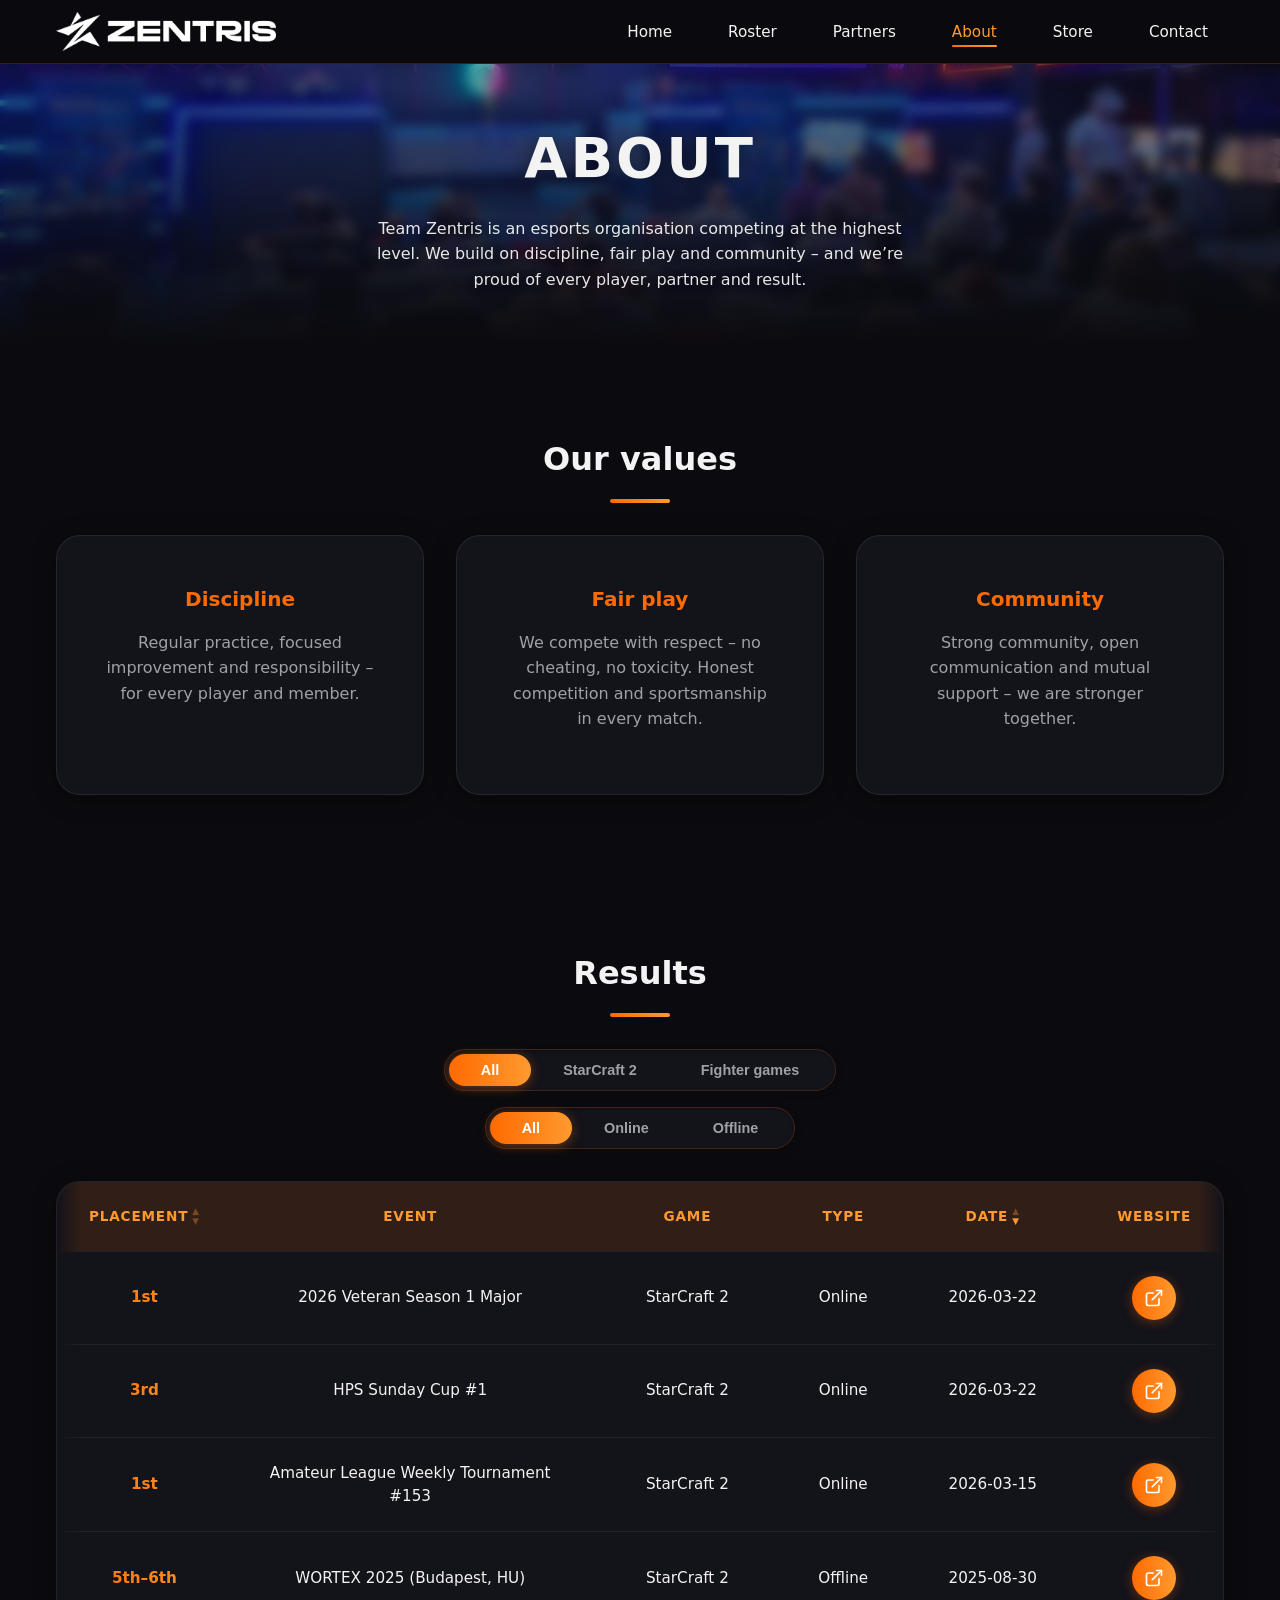
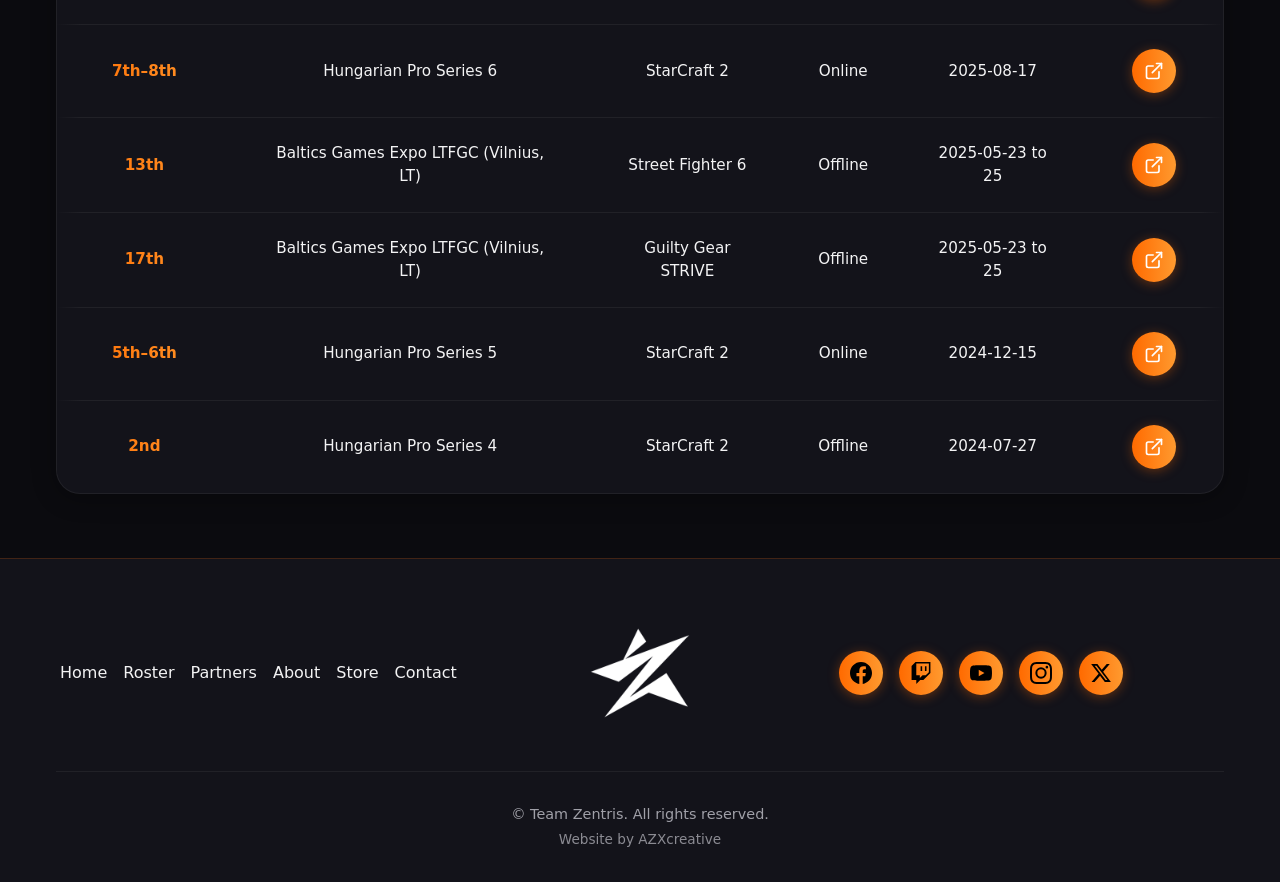
==== about.html @ 1dac59a5 "Add files via upload" ====
<!DOCTYPE html>
<html lang="en">
<head>
  <meta charset="UTF-8">
  <meta name="viewport" content="width=device-width, initial-scale=1.0">
  <title>About | Team Zentris</title>
  <meta name="description" content="Team Zentris is an esports organisation competing at the highest level. We build on discipline, fair play and community – and we're proud of every player, partner and result.">
  <meta name="theme-color" content="#0b0b0f">
  <link rel="canonical" href="https://www.teamzentris.org/about.html">
  <link rel="icon" type="image/png" sizes="32x32" href="assets/img/favicon/favicon-32x32.png">
  <link rel="icon" type="image/png" sizes="16x16" href="assets/img/favicon/favicon-16x16.png">
  <link rel="apple-touch-icon" sizes="48x48" href="assets/img/favicon/favicon-48x48.png">
  <meta property="og:type" content="website">
  <meta property="og:site_name" content="Team Zentris">
  <meta property="og:title" content="About | Team Zentris">
  <meta property="og:description" content="Team Zentris is an esports organisation competing at the highest level. We build on discipline, fair play and community.">
  <meta property="og:url" content="https://www.teamzentris.org/about.html">
  <meta property="og:image" content="https://www.teamzentris.org/assets/teamzentris_banner.jpg">
  <meta property="og:image:alt" content="Team Zentris – esports team">
  <meta property="og:locale" content="en_US">
  <meta name="twitter:card" content="summary_large_image">
  <meta name="twitter:title" content="About | Team Zentris">
  <meta name="twitter:description" content="Team Zentris is an esports organisation competing at the highest level. We build on discipline, fair play and community.">
  <meta name="twitter:image" content="https://www.teamzentris.org/assets/teamzentris_banner.jpg">
  <link rel="stylesheet" href="assets/css/styles.css">
  <script type="application/ld+json">{"@context":"https://schema.org","@type":"WebPage","name":"About | Team Zentris","description":"Team Zentris is an esports organisation competing at the highest level. We build on discipline, fair play and community.","url":"https://www.teamzentris.org/about.html","publisher":{"@type":"Organization","name":"Team Zentris","url":"https://www.teamzentris.org","logo":{"@type":"ImageObject","url":"https://www.teamzentris.org/assets/img/team_zentris_logo.webp"}}}</script>
  <script type="application/ld+json">{"@context":"https://schema.org","@type":"BreadcrumbList","itemListElement":[{"@type":"ListItem","position":1,"name":"Home","item":"https://www.teamzentris.org/"},{"@type":"ListItem","position":2,"name":"About","item":"https://www.teamzentris.org/about.html"}]}</script>
</head>
<body>
  <header class="site-header">
    <div class="container">
      <a href="index.html" class="site-logo" aria-label="Team Zentris – Home">
        <img src="assets/img/team_zentris_logo.webp" alt="Team Zentris logo" width="160" height="40">
      </a>
      <button type="button" class="menu-toggle" aria-label="Open menu" aria-expanded="false" aria-controls="main-nav">☰</button>
      <nav id="main-nav" class="main-nav" role="navigation">
        <ul>
          <li><a href="index.html">Home</a></li>
          <li><a href="roster.html">Roster</a></li>
          <li><a href="partners.html">Partners</a></li>
          <li><a href="about.html" class="active">About</a></li>
          <li><a href="https://www.letmicro.com/gallery/azx" target="_blank" rel="noopener">Store</a></li>
          <li><a href="contact.html">Contact</a></li>
        </ul>
      </nav>
    </div>
  </header>

  <main>
    <section class="page-header page-header-blur-noise" style="background-image: url('assets/img/about-team-zentris-results.jpg');">
      <div class="page-header-inner">
        <h1>About</h1>
        <p class="about-description">Team Zentris is an esports organisation competing at the highest level. We build on discipline, fair play and community – and we’re proud of every player, partner and result.</p>
      </div>
    </section>

    <section class="section">
      <div class="container">
        <h2 class="section-title">Our values</h2>
        <div class="values-grid">
          <article class="value-card">
            <h4>Discipline</h4>
            <p>Regular practice, focused improvement and responsibility – for every player and member.</p>
          </article>
          <article class="value-card">
            <h4>Fair play</h4>
            <p>We compete with respect – no cheating, no toxicity. Honest competition and sportsmanship in every match.</p>
          </article>
          <article class="value-card">
            <h4>Community</h4>
            <p>Strong community, open communication and mutual support – we are stronger together.</p>
          </article>
        </div>
      </div>
    </section>

    <section class="section results-section" id="results">
      <div class="container">
        <h2 class="section-title">Results</h2>
        <div class="results-filters" role="tablist" aria-label="Filter results by game">
          <button type="button" class="results-filter active" data-filter="all">All</button>
          <button type="button" class="results-filter" data-filter="sc2">StarCraft 2</button>
          <button type="button" class="results-filter" data-filter="fighting">Fighter games</button>
        </div>
        <div class="results-filters results-filters-type" role="tablist" aria-label="Filter results by type">
          <button type="button" class="results-filter results-filter-type active" data-filter="all">All</button>
          <button type="button" class="results-filter results-filter-type" data-filter="online">Online</button>
          <button type="button" class="results-filter results-filter-type" data-filter="offline">Offline</button>
        </div>
        <div class="results-table-wrap">
          <table class="results-table" role="table">
            <thead>
              <tr>
                <th class="results-th-sortable" data-sort="placement" scope="col" aria-sort="none">
                  <span>Placement</span><span class="sort-indicator" aria-hidden="true"><span class="sort-asc">▲</span><span class="sort-desc">▼</span></span>
                </th>
                <th>Event</th>
                <th>Game</th>
                <th>Type</th>
                <th class="results-th-sortable" data-sort="date" scope="col" aria-sort="descending">
                  <span>Date</span><span class="sort-indicator" aria-hidden="true"><span class="sort-asc">▲</span><span class="sort-desc">▼</span></span>
                </th>
                <th>Website</th>
              </tr>
            </thead>
            <tbody>
              <tr data-sort-placement="1" data-sort-date="2026-03-22" data-game="sc2" data-type="online">
                <td data-label="Placement">1st</td>
                <td data-label="Event">2026 Veteran Season 1 Major</td>
                <td data-label="Game">StarCraft 2</td>
                <td data-label="Type">Online</td>
                <td data-label="Date">2026-03-22</td>
                <td data-label="Website"><a href="https://challonge.com/2026VS1M" class="results-link-icon" aria-label="Website" target="_blank" rel="noopener"><svg xmlns="http://www.w3.org/2000/svg" width="20" height="20" viewBox="0 0 24 24" fill="none" stroke="currentColor" stroke-width="2" stroke-linecap="round" stroke-linejoin="round" aria-hidden="true"><path d="M18 13v6a2 2 0 0 1-2 2H5a2 2 0 0 1-2-2V8a2 2 0 0 1 2-2h6"/><polyline points="15 3 21 3 21 9"/><line x1="10" y1="14" x2="21" y2="3"/></svg></a></td>
              </tr>
              <tr data-sort-placement="3" data-sort-date="2026-03-22" data-game="sc2" data-type="online">
                <td data-label="Placement">3rd</td>
                <td data-label="Event">HPS Sunday Cup #1</td>
                <td data-label="Game">StarCraft 2</td>
                <td data-label="Type">Online</td>
                <td data-label="Date">2026-03-22</td>
                <td data-label="Website"><a href="https://challonge.com/8smsikzi" class="results-link-icon" aria-label="Website" target="_blank" rel="noopener"><svg xmlns="http://www.w3.org/2000/svg" width="20" height="20" viewBox="0 0 24 24" fill="none" stroke="currentColor" stroke-width="2" stroke-linecap="round" stroke-linejoin="round" aria-hidden="true"><path d="M18 13v6a2 2 0 0 1-2 2H5a2 2 0 0 1-2-2V8a2 2 0 0 1 2-2h6"/><polyline points="15 3 21 3 21 9"/><line x1="10" y1="14" x2="21" y2="3"/></svg></a></td>
              </tr>
              <tr data-sort-placement="1" data-sort-date="2026-03-15" data-game="sc2" data-type="online">
                <td data-label="Placement">1st</td>
                <td data-label="Event">Amateur League Weekly Tournament #153</td>
                <td data-label="Game">StarCraft 2</td>
                <td data-label="Type">Online</td>
                <td data-label="Date">2026-03-15</td>
                <td data-label="Website"><a href="https://challonge.com/ALTVW153" class="results-link-icon" aria-label="Website" target="_blank" rel="noopener"><svg xmlns="http://www.w3.org/2000/svg" width="20" height="20" viewBox="0 0 24 24" fill="none" stroke="currentColor" stroke-width="2" stroke-linecap="round" stroke-linejoin="round" aria-hidden="true"><path d="M18 13v6a2 2 0 0 1-2 2H5a2 2 0 0 1-2-2V8a2 2 0 0 1 2-2h6"/><polyline points="15 3 21 3 21 9"/><line x1="10" y1="14" x2="21" y2="3"/></svg></a></td>
              </tr>
              <tr data-sort-placement="5.5" data-sort-date="2025-08-30" data-game="sc2" data-type="offline">
                <td data-label="Placement">5th–6th</td>
                <td data-label="Event">WORTEX 2025 (Budapest, HU)</td>
                <td data-label="Game">StarCraft 2</td>
                <td data-label="Type">Offline</td>
                <td data-label="Date">2025-08-30</td>
                <td data-label="Website"><a href="https://liquipedia.net/starcraft2/Wortex" class="results-link-icon" aria-label="Website" target="_blank" rel="noopener"><svg xmlns="http://www.w3.org/2000/svg" width="20" height="20" viewBox="0 0 24 24" fill="none" stroke="currentColor" stroke-width="2" stroke-linecap="round" stroke-linejoin="round" aria-hidden="true"><path d="M18 13v6a2 2 0 0 1-2 2H5a2 2 0 0 1-2-2V8a2 2 0 0 1 2-2h6"/><polyline points="15 3 21 3 21 9"/><line x1="10" y1="14" x2="21" y2="3"/></svg></a></td>
              </tr>
              <tr data-sort-placement="7.5" data-sort-date="2025-08-17" data-game="sc2" data-type="online">
                <td data-label="Placement">7th–8th</td>
                <td data-label="Event">Hungarian Pro Series 6</td>
                <td data-label="Game">StarCraft 2</td>
                <td data-label="Type">Online</td>
                <td data-label="Date">2025-08-17</td>
                <td data-label="Website"><a href="https://liquipedia.net/starcraft2/Hungarian_Pro_Series/6" class="results-link-icon" aria-label="Website" target="_blank" rel="noopener"><svg xmlns="http://www.w3.org/2000/svg" width="20" height="20" viewBox="0 0 24 24" fill="none" stroke="currentColor" stroke-width="2" stroke-linecap="round" stroke-linejoin="round" aria-hidden="true"><path d="M18 13v6a2 2 0 0 1-2 2H5a2 2 0 0 1-2-2V8a2 2 0 0 1 2-2h6"/><polyline points="15 3 21 3 21 9"/><line x1="10" y1="14" x2="21" y2="3"/></svg></a></td>
              </tr>
              <tr data-sort-placement="13" data-sort-date="2025-05-25" data-game="fighting" data-type="offline">
                <td data-label="Placement">13th</td>
                <td data-label="Event">Baltics Games Expo LTFGC (Vilnius, LT)</td>
                <td data-label="Game">Street Fighter 6</td>
                <td data-label="Type">Offline</td>
                <td data-label="Date">2025-05-23 to 25</td>
                <td data-label="Website"><a href="https://www.start.gg/tournament/ltfgc-sponsored-by-topo-centras-x-ccb25/events/street-fighter-6/brackets/1765491/2617051/standings" class="results-link-icon" aria-label="Website" target="_blank" rel="noopener"><svg xmlns="http://www.w3.org/2000/svg" width="20" height="20" viewBox="0 0 24 24" fill="none" stroke="currentColor" stroke-width="2" stroke-linecap="round" stroke-linejoin="round" aria-hidden="true"><path d="M18 13v6a2 2 0 0 1-2 2H5a2 2 0 0 1-2-2V8a2 2 0 0 1 2-2h6"/><polyline points="15 3 21 3 21 9"/><line x1="10" y1="14" x2="21" y2="3"/></svg></a></td>
              </tr>
              <tr data-sort-placement="17" data-sort-date="2025-05-25" data-game="fighting" data-type="offline">
                <td data-label="Placement">17th</td>
                <td data-label="Event">Baltics Games Expo LTFGC (Vilnius, LT)</td>
                <td data-label="Game">Guilty Gear STRIVE</td>
                <td data-label="Type">Offline</td>
                <td data-label="Date">2025-05-23 to 25</td>
                <td data-label="Website"><a href="https://www.start.gg/tournament/ltfgc-sponsored-by-topo-centras-x-ccb25/event/guilty-gear-strive" class="results-link-icon" aria-label="Website" target="_blank" rel="noopener"><svg xmlns="http://www.w3.org/2000/svg" width="20" height="20" viewBox="0 0 24 24" fill="none" stroke="currentColor" stroke-width="2" stroke-linecap="round" stroke-linejoin="round" aria-hidden="true"><path d="M18 13v6a2 2 0 0 1-2 2H5a2 2 0 0 1-2-2V8a2 2 0 0 1 2-2h6"/><polyline points="15 3 21 3 21 9"/><line x1="10" y1="14" x2="21" y2="3"/></svg></a></td>
              </tr>
              <tr data-sort-placement="5.5" data-sort-date="2024-12-15" data-game="sc2" data-type="online">
                <td data-label="Placement">5th–6th</td>
                <td data-label="Event">Hungarian Pro Series 5</td>
                <td data-label="Game">StarCraft 2</td>
                <td data-label="Type">Online</td>
                <td data-label="Date">2024-12-15</td>
                <td data-label="Website"><a href="https://liquipedia.net/starcraft2/Hungarian_Pro_Series/5" class="results-link-icon" aria-label="Website" target="_blank" rel="noopener"><svg xmlns="http://www.w3.org/2000/svg" width="20" height="20" viewBox="0 0 24 24" fill="none" stroke="currentColor" stroke-width="2" stroke-linecap="round" stroke-linejoin="round" aria-hidden="true"><path d="M18 13v6a2 2 0 0 1-2 2H5a2 2 0 0 1-2-2V8a2 2 0 0 1 2-2h6"/><polyline points="15 3 21 3 21 9"/><line x1="10" y1="14" x2="21" y2="3"/></svg></a></td>
              </tr>
              <tr data-sort-placement="2" data-sort-date="2024-07-27" data-game="sc2" data-type="offline">
                <td data-label="Placement">2nd</td>
                <td data-label="Event">Hungarian Pro Series 4</td>
                <td data-label="Game">StarCraft 2</td>
                <td data-label="Type">Offline</td>
                <td data-label="Date">2024-07-27</td>
                <td data-label="Website"><a href="https://liquipedia.net/starcraft2/Hungarian_Pro_Series/4" class="results-link-icon" aria-label="Website" target="_blank" rel="noopener"><svg xmlns="http://www.w3.org/2000/svg" width="20" height="20" viewBox="0 0 24 24" fill="none" stroke="currentColor" stroke-width="2" stroke-linecap="round" stroke-linejoin="round" aria-hidden="true"><path d="M18 13v6a2 2 0 0 1-2 2H5a2 2 0 0 1-2-2V8a2 2 0 0 1 2-2h6"/><polyline points="15 3 21 3 21 9"/><line x1="10" y1="14" x2="21" y2="3"/></svg></a></td>
              </tr>
            </tbody>
          </table>
        </div>
      </div>
    </section>
  </main>

  <footer class="site-footer">
    <div class="container">
      <div class="footer-grid">
        <div class="footer-nav">
          <ul>
            <li><a href="index.html">Home</a></li>
            <li><a href="roster.html">Roster</a></li>
            <li><a href="partners.html">Partners</a></li>
            <li><a href="about.html">About</a></li>
            <li><a href="https://www.letmicro.com/gallery/azx" target="_blank" rel="noopener">Store</a></li>
            <li><a href="contact.html">Contact</a></li>
          </ul>
        </div>
        <div class="footer-logo">
          <a href="index.html" class="footer-logo-link" aria-label="Team Zentris – Home">
            <img src="assets/img/zentris_logo_box.webp" alt="Team Zentris" width="120" height="120">
          </a>
        </div>
        <div class="footer-contact">
          <div class="contact-socials">
            <a href="https://facebook.com/teamzentris" target="_blank" rel="noopener" aria-label="Facebook"><img src="assets/icons/facebook.svg" alt="" width="22" height="22"></a>
            <a href="https://twitch.tv/teamzentris" target="_blank" rel="noopener" aria-label="Twitch"><img src="assets/icons/twitch.svg" alt="" width="22" height="22"></a>
            <a href="https://youtube.com/@teamzentris" target="_blank" rel="noopener" aria-label="YouTube"><img src="assets/icons/youtube.svg" alt="" width="22" height="22"></a>
            <a href="https://instagram.com/teamzentris" target="_blank" rel="noopener" aria-label="Instagram"><img src="assets/icons/instagram.svg" alt="" width="22" height="22"></a>
            <a href="https://x.com/teamzentris" target="_blank" rel="noopener" aria-label="X"><img src="assets/icons/x.svg" alt="" width="22" height="22"></a>
          </div>
        </div>
      </div>
      <div class="footer-bottom">
        <p>© Team Zentris. All rights reserved.</p>
        <p class="footer-credit">Website by <a href="https://azxcreative.com" target="_blank" rel="noopener">AZXcreative</a></p>
      </div>
    </div>
  </footer>

  <script src="assets/js/main.js"></script>
</body>
</html>
---- assets/css/styles.css ----
/* ============================================
   TEAM ZENTRIS - Esports Website
   Orange + Black theme, mobile-first
   ============================================ */

:root {
  /* Colors */
  --bg-dark: #0b0b0f;
  --bg-panel: #13131a;
  --bg-panel-hover: #1a1a24;
  --text-primary: #f3f3f4;
  --text-muted: #a0a0a8;
  --accent-orange: #ff6a00;
  --accent-orange-light: #ff9a2f;
  --gradient-orange: linear-gradient(90deg, #ff6a00, #ff9a2f);
  --gradient-dark: linear-gradient(180deg, rgba(11,11,15,0.95) 0%, rgba(11,11,15,0.7) 100%);
  --border-subtle: rgba(255,106,0,0.2);
  --shadow-soft: 0 4px 20px rgba(0,0,0,0.3);
  --shadow-card: 0 8px 32px rgba(0,0,0,0.4);

  /* Spacing scale */
  --space-xs: 0.25rem;
  --space-sm: 0.5rem;
  --space-md: 1rem;
  --space-lg: 1.5rem;
  --space-xl: 2rem;
  --space-2xl: 3rem;
  --space-3xl: 4rem;

  /* Layout */
  --container-max: 1200px;
  --header-height: 64px;
  --radius-sm: 6px;
  --radius-md: 10px;
  --radius-lg: 16px;
  --radius-xl: 24px;
  --transition-fast: 0.2s ease;
  --transition-smooth: 0.35s ease;
}

/* Reset & base */
*, *::before, *::after { box-sizing: border-box; }
html {
  scroll-behavior: smooth;
  overflow-x: hidden;
}
body {
  margin: 0;
  padding-top: var(--header-height);
  font-family: system-ui, -apple-system, 'Segoe UI', Roboto, sans-serif;
  background: var(--bg-dark);
  color: var(--text-primary);
  line-height: 1.5;
  min-height: 100vh;
  display: flex;
  flex-direction: column;
  overflow-x: hidden;
}
img { max-width: 100%; height: auto; display: block; }
a {
  color: var(--accent-orange);
  text-decoration: none;
  transition: color var(--transition-fast);
  -webkit-tap-highlight-color: rgba(255, 106, 0, 0.2);
}
button, .btn, [role="button"] {
  -webkit-tap-highlight-color: rgba(255, 106, 0, 0.2);
}
a:hover { color: var(--accent-orange-light); }
ul { list-style: none; margin: 0; padding: 0; }

/* Container */
.container {
  width: 100%;
  max-width: var(--container-max);
  margin-left: auto;
  margin-right: auto;
  padding-left: var(--space-md);
  padding-right: var(--space-md);
}
@media (max-width: 480px) {
  .container {
    padding-left: var(--space-lg);
    padding-right: var(--space-lg);
  }
}

/* ========== HEADER ========== */
.site-header {
  position: fixed;
  top: 0;
  left: 0;
  right: 0;
  z-index: 100;
  background: rgba(11,11,15,0.92);
  backdrop-filter: blur(10px);
  border-bottom: 1px solid var(--border-subtle);
  height: var(--header-height);
}
.site-header .container {
  display: flex;
  align-items: center;
  justify-content: space-between;
  height: 100%;
}
.site-logo {
  display: flex;
  align-items: center;
  gap: var(--space-sm);
}
.site-logo img {
  height: 40px;
  width: auto;
  object-fit: contain;
}
.main-nav ul {
  display: flex;
  align-items: center;
  gap: var(--space-lg);
}
.main-nav a {
  color: var(--text-primary);
  font-weight: 500;
  font-size: 0.95rem;
  padding: var(--space-sm) var(--space-md);
  padding-bottom: 6px;
  border-radius: var(--radius-sm);
  position: relative;
  text-decoration: none;
}
.main-nav a::after {
  content: '';
  position: absolute;
  left: var(--space-md);
  right: var(--space-md);
  bottom: 0;
  height: 2px;
  background: var(--gradient-orange);
  transform: scaleX(0);
  transform-origin: center;
  transition: transform var(--transition-fast);
  border-radius: 1px;
}
.main-nav a:hover {
  color: var(--accent-orange-light);
}
.main-nav a:hover::after {
  transform: scaleX(1);
}
.main-nav a.active {
  color: var(--accent-orange-light);
}
.main-nav a.active::after {
  transform: scaleX(1);
}

/* Hamburger (mobile) */
.menu-toggle {
  display: none;
  background: none;
  border: none;
  color: var(--text-primary);
  padding: var(--space-md);
  min-width: 44px;
  min-height: 44px;
  cursor: pointer;
  font-size: 1.5rem;
  line-height: 1;
  border-radius: var(--radius-sm);
  transition: background var(--transition-fast);
  align-items: center;
  justify-content: center;
}
.menu-toggle:hover { background: var(--bg-panel); }
.menu-toggle:focus-visible { outline: 2px solid var(--accent-orange); outline-offset: 2px; }
.menu-toggle[aria-expanded="true"] { color: var(--accent-orange); }

@media (max-width: 768px) {
  .menu-toggle { display: flex; align-items: center; justify-content: center; }
  .main-nav {
    position: absolute;
    top: var(--header-height);
    left: 0;
    right: 0;
    background: var(--bg-panel);
    border-bottom: 1px solid var(--border-subtle);
    max-height: 0;
    overflow: hidden;
    transition: max-height var(--transition-smooth);
  }
  .main-nav.is-open { max-height: 320px; }
  .main-nav ul {
    flex-direction: column;
    padding: var(--space-md);
    gap: 0;
  }
  .main-nav a {
    display: block;
    padding: var(--space-md);
    padding-bottom: 12px;
    border-radius: var(--radius-md);
  }
  .main-nav a::after {
    left: var(--space-md);
    right: var(--space-md);
  }
}

/* ========== BUTTONS ========== */
.btn {
  display: inline-flex;
  align-items: center;
  justify-content: center;
  gap: var(--space-sm);
  padding: var(--space-md) var(--space-xl);
  font-size: 1rem;
  font-weight: 600;
  border: none;
  border-radius: var(--radius-md);
  cursor: pointer;
  transition: transform var(--transition-fast), box-shadow var(--transition-fast), opacity var(--transition-fast);
}
@media (max-width: 480px) {
  .btn { min-height: 48px; padding: var(--space-md) var(--space-lg); }
}
.btn:focus-visible { outline: 2px solid var(--accent-orange-light); outline-offset: 2px; }
.btn-primary {
  background: var(--gradient-orange);
  color: #fff;
  box-shadow: 0 4px 14px rgba(255,106,0,0.4);
}
.btn-primary:hover {
  color: #fff;
  transform: translateY(-2px);
  box-shadow: 0 6px 20px rgba(255,106,0,0.5);
}
.btn-secondary {
  background: transparent;
  color: var(--accent-orange);
  border: 2px solid var(--accent-orange);
}
.btn-secondary:hover {
  background: rgba(255,106,0,0.15);
  transform: translateY(-2px);
}
.btn-ghost {
  background: var(--bg-panel);
  color: var(--text-primary);
}
.btn-ghost:hover { background: var(--bg-panel-hover); }

/* ========== PAGE HEADER (full-width image + title) ========== */
.page-header {
  position: relative;
  width: 100%;
  min-height: 280px;
  display: flex;
  align-items: center;
  justify-content: center;
  background: var(--bg-panel) var(--gradient-dark);
  background-size: cover;
  background-position: center;
  overflow: hidden;
}
/* Blur overlay on all page headers */
.page-header::before {
  content: '';
  position: absolute;
  inset: 0;
  z-index: 0;
  backdrop-filter: blur(6px);
  -webkit-backdrop-filter: blur(6px);
  pointer-events: none;
}
.page-header::after {
  content: '';
  position: absolute;
  inset: 0;
  /* Blend banner into page background – no hard edge at bottom */
  background: linear-gradient(
    180deg,
    rgba(11,11,15,0.35) 0%,
    rgba(11,11,15,0.6) 40%,
    rgba(11,11,15,0.88) 75%,
    var(--bg-dark) 100%
  );
  z-index: 0;
}
/* Noise overlay on header (e.g. About page) – blur + noise */
.page-header-blur-noise::before {
  content: '';
  position: absolute;
  inset: 0;
  z-index: 0;
  backdrop-filter: blur(6px);
  -webkit-backdrop-filter: blur(6px);
  background-image: url("data:image/svg+xml,%3Csvg xmlns='http://www.w3.org/2000/svg' width='200' height='200'%3E%3Cfilter id='n'%3E%3CfeTurbulence type='fractalNoise' baseFrequency='0.85' numOctaves='4' result='f'/%3E%3CfeColorMatrix in='f' type='saturate' values='0'/%3E%3C/filter%3E%3Crect width='100%25' height='100%25' fill='%23000' filter='url(%23n)' opacity='0.06'/%3E%3C/svg%3E");
  background-size: 200px 200px;
  pointer-events: none;
}
/* Keep all banner content above the gradient (h1 and .page-header-inner) */
.page-header > * {
  position: relative;
  z-index: 1;
}
.page-header-inner {
  position: relative;
  z-index: 1;
  display: flex;
  flex-direction: column;
  align-items: center;
  text-align: center;
  gap: var(--space-md);
  padding: var(--space-xl) var(--space-md);
}
.page-header h1 {
  margin: 0;
  font-size: clamp(2rem, 5vw, 3.5rem);
  font-weight: 800;
  letter-spacing: 0.05em;
  text-transform: uppercase;
  text-shadow: 0 2px 20px rgba(0,0,0,0.5);
}
@media (max-width: 480px) {
  .page-header { min-height: 220px; }
  .page-header h1 { font-size: 1.75rem; }
}

/* ========== HERO (Home) ========== */
.hero {
  position: relative;
  min-height: 70vh;
  display: flex;
  align-items: center;
  justify-content: center;
  text-align: center;
  background: var(--bg-panel);
  padding: var(--space-3xl) var(--space-md);
  overflow: hidden;
}
.hero-video {
  position: absolute;
  inset: 0;
  width: 100%;
  height: 100%;
  object-fit: cover;
  z-index: 0;
}
.hero:not(:has(.hero-video)) {
  background-image: var(--gradient-dark), url('https://images.unsplash.com/photo-1542751371-adc38448a05e?w=1920&h=1080&fit=crop');
  background-size: cover;
  background-position: center;
}

/* Home page: every section at least 1 viewport height */
.page-home .hero {
  min-height: calc(100vh - var(--header-height));
}
.page-home .section .container {
  width: 100%;
}
.hero::after {
  content: '';
  position: absolute;
  inset: 0;
  z-index: 1;
  background: var(--gradient-dark);
  pointer-events: none;
}
.hero .container { position: relative; z-index: 2; }
.hero h1 {
  margin: 0 0 var(--space-md);
  font-size: clamp(2.5rem, 8vw, 4.5rem);
  font-weight: 800;
  letter-spacing: 0.08em;
  text-transform: uppercase;
  text-shadow: 0 2px 30px rgba(0,0,0,0.6);
}
.hero .hero-logo {
  font-size: inherit;
  font-weight: inherit;
  letter-spacing: normal;
  text-transform: none;
}
.hero .hero-logo img {
  width: auto;
  max-width: 70%;
  height: auto;
  display: block;
  margin: 0 auto;
  filter: drop-shadow(0 2px 20px rgba(0,0,0,0.5));
}
.hero .tagline {
  font-size: clamp(1rem, 2.5vw, 1.25rem);
  color: var(--text-muted);
  margin-bottom: var(--space-xl);
  max-width: 500px;
  margin-left: auto;
  margin-right: auto;
}
.hero .cta-group {
  display: flex;
  flex-wrap: wrap;
  gap: var(--space-md);
  justify-content: center;
}
.hero-scroll-down {
  position: absolute;
  bottom: var(--space-xl);
  left: 50%;
  transform: translateX(-50%);
  z-index: 2;
  display: flex;
  align-items: center;
  justify-content: center;
  width: 48px;
  height: 48px;
  color: rgba(255,255,255,0.9);
  text-decoration: none;
  border-radius: 50%;
  transition: color var(--transition-fast), transform var(--transition-fast);
  animation: hero-scroll-bounce 2s ease-in-out infinite;
}
.hero-scroll-down:hover {
  color: var(--accent-orange-light);
}
.hero-scroll-down svg {
  display: block;
}
@keyframes hero-scroll-bounce {
  0%, 100% { transform: translateX(-50%) translateY(0); }
  50% { transform: translateX(-50%) translateY(8px); }
}
@media (max-width: 480px) {
  .hero { padding: var(--space-2xl) var(--space-md); min-height: calc(100vh - var(--header-height)); }
  .hero h1:not(.hero-logo) { font-size: 2.25rem; }
  .hero .hero-logo img { max-width: 70%; }
  .hero .tagline { font-size: 0.95rem; }
  .hero .cta-group { flex-direction: column; width: 100%; max-width: 280px; margin: 0 auto; }
  .hero .cta-group .btn { width: 100%; min-height: 48px; }
}

/* ========== SECTIONS ========== */
.section {
  padding: var(--space-3xl) 0;
}
@media (max-width: 600px) {
  .section { padding: var(--space-2xl) 0; }
}
.section-title {
  font-size: clamp(1.5rem, 3vw, 2rem);
  font-weight: 700;
  margin-bottom: var(--space-xl);
  text-align: center;
}
@media (max-width: 480px) {
  .section-title { font-size: 1.35rem; margin-bottom: var(--space-lg); }
}
.section-title::after {
  content: '';
  display: block;
  width: 60px;
  height: 4px;
  background: var(--gradient-orange);
  margin: var(--space-md) auto 0;
  border-radius: 2px;
}

/* ========== UPCOMING EVENTS (cards, roster-style hover) ========== */
.next-event.upcoming-events {
  background: var(--bg-panel);
}
.upcoming-events-header {
  display: flex;
  align-items: center;
  justify-content: space-between;
  gap: var(--space-md);
  margin-bottom: var(--space-xl);
  flex-wrap: wrap;
}
.upcoming-events-header .section-title {
  margin-bottom: 0;
}
.upcoming-events-header .section-title::after {
  margin-top: var(--space-md);
  margin-left: 0;
  margin-right: auto;
}
.upcoming-events-arrows {
  display: flex;
  gap: var(--space-sm);
  align-items: center;
}
.upcoming-events-arrows button {
  width: 44px;
  height: 44px;
  min-width: 44px;
  min-height: 44px;
  border-radius: 50%;
  border: none;
  background: rgba(255,255,255,0.12);
  color: var(--text-primary);
  cursor: pointer;
  font-size: 1.25rem;
  line-height: 1;
  transition: transform var(--transition-fast), background var(--transition-fast), color var(--transition-fast);
}
.upcoming-events-arrows button:hover {
  background: rgba(255,106,0,0.9);
  color: #fff;
  transform: scale(1.1);
}
.upcoming-events-arrows button:focus-visible {
  outline: 2px solid var(--accent-orange);
  outline-offset: 2px;
}

/* Viewport: 1 mobile, 2 not-wide desktop, 3 widest desktop */
.event-cards-viewport {
  --event-cards-visible: 1;
  overflow-x: hidden;
  overflow-y: visible;
  width: 100%;
  cursor: grab;
  user-select: none;
  padding-top: 12px;
  padding-left: 20px;
  padding-right: 20px;
  margin-top: -12px;
  box-sizing: border-box;
}
@media (min-width: 640px) {
  .event-cards-viewport { --event-cards-visible: 2; }
}
@media (min-width: 1200px) {
  .event-cards-viewport { --event-cards-visible: 3; }
}
.event-cards-track {
  display: flex;
  transition: transform var(--transition-smooth);
  width: calc(100% * var(--event-cards-count, 5) / var(--event-cards-visible));
}
.event-cards-slide {
  flex: 0 0 calc(100% / var(--event-cards-count, 5));
  min-width: calc(100% / var(--event-cards-count, 5));
  display: flex;
  justify-content: center;
  align-items: stretch;
  padding: 0 var(--space-sm);
  box-sizing: border-box;
}
.event-cards-slide .event-card {
  width: 100%;
  max-width: 100%;
}
@media (max-width: 768px) {
  .event-cards-viewport { padding-left: 16px; padding-right: 16px; }
  .event-cards-slide { padding: 0 var(--space-xs); }
}
@media (max-width: 480px) {
  .event-cards-viewport { padding-left: 12px; padding-right: 12px; }
}

/* Event card: wide narrow card, picture background + gradient overlay + text */
.event-card {
  position: relative;
  aspect-ratio: 16 / 9;
  min-height: 140px;
  border-radius: var(--radius-xl);
  overflow: hidden;
  border: 1px solid rgba(255,255,255,0.08);
  box-shadow: 0 4px 24px rgba(0,0,0,0.3);
  background: var(--bg-dark);
  transition: transform 0.4s cubic-bezier(0.25, 0.46, 0.45, 0.94), box-shadow 0.4s ease, border-color 0.3s ease;
  transform-origin: center center;
}
.event-card:hover {
  transform: translateY(-8px) scale(1.02);
  box-shadow: 0 16px 48px rgba(0,0,0,0.4), 0 0 0 1px rgba(255,106,0,0.2);
  border-color: rgba(255,106,0,0.25);
}
.event-card-bg {
  position: absolute;
  inset: 0;
  border-radius: inherit;
  overflow: hidden;
  background: var(--bg-dark);
}
.event-card-bg img {
  width: 100%;
  height: 100%;
  object-fit: cover;
  transition: transform 0.5s cubic-bezier(0.25, 0.46, 0.45, 0.94);
}
.event-card:hover .event-card-bg img {
  transform: scale(1.08);
}
.event-card-overlay {
  position: absolute;
  inset: 0;
  border-radius: inherit;
  background: linear-gradient(to top, rgba(11,11,15,0.95) 0%, rgba(11,11,15,0.4) 45%, transparent 70%);
  pointer-events: none;
}
.event-card-body {
  position: absolute;
  bottom: 0;
  left: 0;
  right: 0;
  padding: var(--space-xl);
  z-index: 2;
  text-align: left;
}
.event-card-status {
  font-size: 0.8rem;
  font-weight: 700;
  text-transform: uppercase;
  letter-spacing: 0.08em;
  color: var(--accent-orange-light);
  margin-bottom: var(--space-sm);
  text-shadow: 0 1px 4px rgba(0,0,0,0.5);
}
.event-card-title {
  font-size: 1.25rem;
  font-weight: 800;
  color: var(--text-primary);
  margin: 0 0 var(--space-sm);
  line-height: 1.25;
  text-shadow: 0 1px 4px rgba(0,0,0,0.5);
}
.event-card-game {
  font-size: 0.95rem;
  font-weight: 700;
  color: #fff;
  margin: 0;
  line-height: 1.3;
  text-shadow: 0 1px 4px rgba(0,0,0,0.5);
}
.event-card-participants {
  font-size: 0.95rem;
  color: var(--text-primary);
  margin: 0;
  line-height: 1.5;
  text-shadow: 0 1px 2px rgba(0,0,0,0.5);
}
.event-card-participants span {
  display: block;
}
.event-card-icon {
  position: absolute;
  top: var(--space-xl);
  right: var(--space-xl);
  width: 36px;
  height: 36px;
  color: rgba(255,255,255,0.9);
  z-index: 2;
  filter: drop-shadow(0 1px 3px rgba(0,0,0,0.5));
}
.event-card-icon svg {
  width: 100%;
  height: 100%;
}

/* Featured Video: video left, description + button right */
.featured-video-grid {
  display: grid;
  grid-template-columns: 1fr 1fr;
  gap: var(--space-2xl);
  align-items: center;
  margin-top: var(--space-xl);
}
.featured-video-player {
  position: relative;
  width: 100%;
  padding-bottom: 56.25%;
  height: 0;
  overflow: hidden;
  border-radius: var(--radius-lg);
  box-shadow: var(--shadow-card);
  background: var(--bg-panel);
}
.featured-video-player iframe {
  position: absolute;
  top: 0;
  left: 0;
  width: 100%;
  height: 100%;
  border: none;
  border-radius: inherit;
}
.featured-video-content {
  display: flex;
  flex-direction: column;
  gap: var(--space-lg);
  padding-top: 15%;
}
.featured-video-description {
  color: var(--text-primary);
  line-height: 1.6;
  margin: 0;
}
.featured-video-description strong {
  color: var(--accent-orange-light);
}
.featured-video-more {
  margin: 0;
  text-align: right;
}
@media (max-width: 768px) {
  .featured-video-grid {
    grid-template-columns: 1fr;
    gap: var(--space-xl);
  }
  .featured-video-player { order: 1; }
  .featured-video-content { order: 2; padding-top: 0; }
}

/* Shop: one wide card (event-card design) */
.shop-card {
  display: block;
  position: relative;
  aspect-ratio: 16 / 9;
  min-height: 200px;
  border-radius: var(--radius-xl);
  overflow: hidden;
  border: 1px solid rgba(255,255,255,0.08);
  box-shadow: 0 4px 24px rgba(0,0,0,0.3);
  background: var(--bg-dark);
  transition: transform 0.4s cubic-bezier(0.25, 0.46, 0.45, 0.94), box-shadow 0.4s ease, border-color 0.3s ease;
  transform-origin: center center;
  text-decoration: none;
  color: inherit;
}
.shop-card:hover {
  transform: translateY(-8px) scale(1.02);
  box-shadow: 0 16px 48px rgba(0,0,0,0.4), 0 0 0 1px rgba(255,106,0,0.2);
  border-color: rgba(255,106,0,0.25);
  color: inherit;
}
.shop-card-bg {
  position: absolute;
  inset: 0;
  border-radius: inherit;
  overflow: hidden;
  background: var(--bg-dark);
}
.shop-card-bg img {
  width: 100%;
  height: 100%;
  object-fit: cover;
  transition: transform 0.5s cubic-bezier(0.25, 0.46, 0.45, 0.94);
}
.shop-card:hover .shop-card-bg img {
  transform: scale(1.08);
}
.shop-card-overlay {
  position: absolute;
  inset: 0;
  border-radius: inherit;
  background: linear-gradient(to top, rgba(11,11,15,0.95) 0%, rgba(11,11,15,0.4) 45%, transparent 70%);
  pointer-events: none;
}
.shop-card-body {
  position: absolute;
  bottom: 0;
  left: 0;
  right: 0;
  padding: var(--space-2xl);
  z-index: 2;
  text-align: left;
}
.shop-card-title {
  font-size: 1.5rem;
  font-weight: 800;
  color: var(--text-primary);
  margin: 0 0 var(--space-sm);
  line-height: 1.25;
  text-shadow: 0 1px 4px rgba(0,0,0,0.5);
}
.shop-card-desc {
  font-size: 0.95rem;
  color: var(--text-muted);
  margin: 0;
  line-height: 1.5;
  max-width: 420px;
  text-shadow: 0 1px 2px rgba(0,0,0,0.5);
}

/* Partners single image block */
.partners-single {
  max-width: 800px;
  margin: 0 auto;
  border-radius: var(--radius-lg);
  overflow: hidden;
  box-shadow: var(--shadow-soft);
}
.partners-single img {
  width: 100%;
  height: auto;
  display: block;
  object-fit: contain;
  background: var(--bg-panel);
}

/* Join us CTA (replaces newsletter) */
.join-cta {
  background: var(--bg-panel);
  border-radius: var(--radius-lg);
  padding: var(--space-2xl);
  text-align: center;
  max-width: 560px;
  margin: 0 auto;
}
.join-cta .section-title { margin-bottom: var(--space-md); }
.join-cta p { color: var(--text-muted); margin-bottom: var(--space-xl); }
@media (max-width: 480px) {
  .join-cta { padding: var(--space-xl); }
  .join-cta .btn { width: 100%; min-height: 48px; }
}

/* ========== VIDEO CARD ========== */
.video-card-wrap {
  max-width: 700px;
  margin: 0 auto;
  border-radius: var(--radius-lg);
  overflow: hidden;
  box-shadow: var(--shadow-card);
  cursor: pointer;
  position: relative;
  aspect-ratio: 16/9;
  background: var(--bg-panel);
}
@media (max-width: 600px) {
  .video-card-wrap { border-radius: var(--radius-md); }
  .video-play-btn { width: 64px; height: 64px; font-size: 1.5rem; }
}
.video-card-wrap img {
  width: 100%;
  height: 100%;
  object-fit: cover;
}
.video-card-wrap::after {
  content: '';
  position: absolute;
  inset: 0;
  background: rgba(0,0,0,0.4);
  transition: background var(--transition-smooth);
}
.video-card-wrap:hover::after { background: rgba(0,0,0,0.2); }
.video-play-btn {
  position: absolute;
  top: 50%;
  left: 50%;
  transform: translate(-50%, -50%);
  z-index: 2;
  width: 80px;
  height: 80px;
  border-radius: 50%;
  background: var(--gradient-orange);
  border: none;
  color: #fff;
  font-size: 2rem;
  display: flex;
  align-items: center;
  justify-content: center;
  box-shadow: 0 4px 24px rgba(255,106,0,0.5);
  transition: transform var(--transition-smooth), box-shadow var(--transition-smooth);
}
.video-card-wrap:hover .video-play-btn {
  transform: translate(-50%, -50%) scale(1.1);
  box-shadow: 0 6px 32px rgba(255,106,0,0.6);
}
.video-play-btn:focus-visible { outline: 2px solid #fff; outline-offset: 2px; }

/* ========== MODAL ========== */
.modal-overlay {
  position: fixed;
  inset: 0;
  background: rgba(0,0,0,0.85);
  z-index: 200;
  display: flex;
  align-items: center;
  justify-content: center;
  padding: var(--space-md);
  opacity: 0;
  visibility: hidden;
  transition: opacity var(--transition-smooth), visibility var(--transition-smooth);
}
.modal-overlay.is-open {
  opacity: 1;
  visibility: visible;
}
.modal-content {
  position: relative;
  width: 100%;
  max-width: 900px;
  background: var(--bg-panel);
  border-radius: var(--radius-lg);
  overflow: hidden;
  box-shadow: var(--shadow-card);
  transform: scale(0.95);
  transition: transform var(--transition-smooth);
}
.modal-overlay.is-open .modal-content { transform: scale(1); }
.modal-close {
  position: absolute;
  top: var(--space-md);
  right: var(--space-md);
  z-index: 3;
  width: 44px;
  height: 44px;
  border-radius: 50%;
  border: none;
  background: rgba(0,0,0,0.6);
  color: #fff;
  font-size: 1.5rem;
  cursor: pointer;
  transition: background var(--transition-fast);
}
.modal-close:hover { background: var(--accent-orange); }
.modal-close:focus-visible { outline: 2px solid #fff; outline-offset: 2px; }
.modal-video-placeholder {
  aspect-ratio: 16/9;
  background: var(--bg-dark);
  display: flex;
  align-items: center;
  justify-content: center;
  color: var(--text-muted);
  font-size: 1.1rem;
}
@media (max-width: 600px) {
  .modal-overlay { padding: var(--space-sm); align-items: flex-end; }
  .modal-content { max-height: 90vh; overflow-y: auto; border-radius: var(--radius-lg) var(--radius-lg) 0 0; }
  .modal-close { top: var(--space-sm); right: var(--space-sm); width: 40px; height: 40px; min-width: 40px; min-height: 40px; font-size: 1.25rem; }
}

/* ========== PRODUCT CARDS (grid) ========== */
.product-grid,
.shop-grid {
  display: grid;
  grid-template-columns: repeat(auto-fill, minmax(min(100%, 260px), 1fr));
  gap: var(--space-xl);
}
@media (max-width: 640px) {
  .product-grid,
  .shop-grid { grid-template-columns: 1fr; }
}
@media (max-width: 480px) {
  .product-grid,
  .shop-grid { gap: var(--space-lg); }
}
.product-card {
  background: var(--bg-panel);
  border-radius: var(--radius-lg);
  overflow: hidden;
  box-shadow: var(--shadow-soft);
  transition: transform var(--transition-smooth), box-shadow var(--transition-smooth);
  display: flex;
  flex-direction: column;
}
.product-card:hover {
  transform: translateY(-4px);
  box-shadow: var(--shadow-card);
}
.product-card a { color: inherit; }
.product-card-image {
  aspect-ratio: 1;
  background: var(--bg-dark);
  overflow: hidden;
}
.product-card-image img {
  width: 100%;
  height: 100%;
  object-fit: cover;
}
.product-card-body {
  padding: var(--space-lg);
  flex: 1;
  display: flex;
  flex-direction: column;
}
.product-card-title { font-weight: 700; margin-bottom: var(--space-xs); }
.product-card-price { color: var(--accent-orange); font-weight: 600; margin-top: auto; padding-top: var(--space-md); }
.product-card .btn { margin-top: var(--space-md); width: 100%; }

/* ========== PARTNERS LOGO STRIP ========== */
.partners-strip {
  display: flex;
  flex-wrap: wrap;
  align-items: center;
  justify-content: center;
  gap: var(--space-2xl);
  padding: var(--space-xl) 0;
}
.partners-strip img {
  height: 48px;
  width: auto;
  max-width: 120px;
  object-fit: contain;
  filter: grayscale(0.4);
  opacity: 0.9;
  transition: filter var(--transition-fast), opacity var(--transition-fast);
}
.partners-strip img:hover { filter: grayscale(0); opacity: 1; }
.partners-strip .btn { margin-top: var(--space-lg); }

/* Partners page: tier sections */
.partner-tier { margin-bottom: var(--space-3xl); }
.partner-tier h3 {
  font-size: 1.25rem;
  margin-bottom: var(--space-xl);
  padding-bottom: var(--space-sm);
  border-bottom: 2px solid var(--accent-orange);
}
.partner-cards {
  display: grid;
  grid-template-columns: repeat(auto-fill, minmax(min(100%, 280px), 1fr));
  gap: var(--space-xl);
}
@media (max-width: 480px) {
  .partner-cards { gap: var(--space-lg); }
}

/* Partner grid: 4 cards, same layout as roster */
.partner-looking-text {
  color: var(--text-muted);
  max-width: 52ch;
  margin: var(--space-xl) auto 0;
  font-size: 1rem;
  line-height: 1.6;
  text-align: center;
}
.partner-looking-text a { color: var(--accent-orange); font-weight: 500; }
.partner-looking-text a:hover { color: var(--accent-orange-light); }

.partner-grid {
  display: grid;
  grid-template-columns: repeat(4, 1fr);
  gap: var(--space-xl);
  margin-top: 0;
}
@media (max-width: 900px) {
  .partner-grid { grid-template-columns: repeat(2, 1fr); }
}
@media (max-width: 640px) {
  .partner-grid { grid-template-columns: 1fr; }
}
@media (max-width: 480px) {
  .partner-grid { gap: var(--space-lg); }
}

/* Partners preview (index): only 2 cards, centered in section */
.partner-grid-preview {
  max-width: 560px;
  margin-left: auto;
  margin-right: auto;
  grid-template-columns: repeat(2, 1fr);
}
@media (max-width: 640px) {
  .partner-grid-preview { grid-template-columns: 1fr; max-width: 320px; }
}

/* Partner card: copy of roster (player-card) – same aspect, border, hover */
.partner-card {
  position: relative;
  aspect-ratio: 5 / 6;
  border-radius: var(--radius-xl);
  overflow: visible;
  border: 1px solid rgba(255,255,255,0.08);
  box-shadow: 0 4px 24px rgba(0,0,0,0.3);
  transition: transform 0.4s cubic-bezier(0.25, 0.46, 0.45, 0.94), box-shadow 0.4s ease, border-color 0.3s ease;
}
.partner-card:hover {
  transform: translateY(-8px) scale(1.02);
  box-shadow: 0 16px 48px rgba(0,0,0,0.4), 0 0 0 1px rgba(255,106,0,0.2);
  border-color: rgba(255,106,0,0.25);
}
.partner-card-bg {
  position: absolute;
  inset: 0;
  border-radius: inherit;
  overflow: hidden;
  background: var(--bg-panel);
}
.partner-card-logo-wrap {
  position: absolute;
  inset: 0;
  display: flex;
  align-items: center;
  justify-content: center;
  z-index: 1;
  padding: var(--space-xl);
}
.partner-card-logo {
  width: auto;
  max-width: 210px;
  max-height: 120px;
  object-fit: contain;
  transition: transform 0.5s cubic-bezier(0.25, 0.46, 0.45, 0.94);
}
.partner-card:hover .partner-card-logo {
  transform: scale(1.08);
}
.partner-card-overlay {
  position: absolute;
  inset: 0;
  border-radius: inherit;
  background: linear-gradient(to top, rgba(11,11,15,0.95) 0%, rgba(11,11,15,0.4) 45%, transparent 70%);
  transition: background 0.4s ease;
  pointer-events: none;
}
.partner-card:hover .partner-card-overlay {
  background: linear-gradient(to top, rgba(11,11,15,0.97) 0%, rgba(11,11,15,0.5) 40%, rgba(11,11,15,0.2) 70%);
}
.partner-card-body {
  position: absolute;
  bottom: 0;
  left: 0;
  right: 0;
  padding: var(--space-xl);
  z-index: 2;
  display: flex;
  flex-direction: column;
  justify-content: flex-end;
  align-items: center;
  overflow: visible;
}
/* Sponsor name: show on hover – same orange text style as .player-card-nickname */
.partner-card-name {
  margin: 0 0 var(--space-xs);
  font-weight: 800;
  font-size: 1.35rem;
  letter-spacing: 0.02em;
  line-height: 1.2;
  background: var(--gradient-orange);
  -webkit-background-clip: text;
  background-clip: text;
  -webkit-text-fill-color: transparent;
  color: transparent;
  text-shadow: none;
  filter: drop-shadow(0 2px 4px rgba(255, 106, 0, 0.3));
  text-align: center;
  max-height: 0;
  opacity: 0;
  overflow: hidden;
  transition: max-height 0.35s cubic-bezier(0.25, 0.46, 0.45, 0.94), opacity 0.35s ease, margin 0.35s ease;
}
.partner-card:hover .partner-card-name {
  max-height: 2em;
  opacity: 1;
}
/* Website icon: show on hover (like roster socials), single icon */
.partner-card-website {
  display: flex;
  justify-content: center;
  max-height: 0;
  opacity: 0;
  overflow: visible;
  transition: max-height 0.35s cubic-bezier(0.25, 0.46, 0.45, 0.94), opacity 0.35s ease, margin 0.35s ease;
}
.partner-card:hover .partner-card-website {
  margin-top: var(--space-sm);
  max-height: 64px;
  opacity: 1;
}
.partner-card-website a {
  position: relative;
  z-index: 3;
  display: flex;
  align-items: center;
  justify-content: center;
  width: 44px;
  height: 44px;
  border-radius: 50%;
  background: var(--gradient-orange);
  color: #fff;
  box-shadow: 0 2px 12px rgba(255, 106, 0, 0.35);
  transition: box-shadow 0.3s ease, transform 0.25s ease;
}
.partner-card-website a:hover {
  box-shadow: 0 0 28px rgba(255, 106, 0, 0.8), 0 0 56px rgba(255, 154, 47, 0.5);
  transform: scale(1.12);
}
.partner-card-website svg { width: 20px; height: 20px; flex-shrink: 0; }
@media (max-width: 640px) {
  .partner-card-name {
    max-height: 2em;
    opacity: 1;
  }
  .partner-card-website {
    margin-top: var(--space-sm);
    max-height: 64px;
    opacity: 1;
  }
}

.partner-card p { color: var(--text-muted); margin-bottom: var(--space-md); font-size: 0.95rem; }
.partner-card .btn { margin-top: auto; }
.partner-cards-flat { margin-top: var(--space-2xl); }

/* ========== RESULTS TEASER (stats) – count-up + orange gradient hover ========== */
.results-teaser,
.stats-grid {
  display: grid;
  grid-template-columns: repeat(auto-fit, minmax(min(100%, 200px), 1fr));
  gap: var(--space-xl);
  text-align: center;
}
@media (max-width: 480px) {
  .results-teaser,
  .stats-grid { gap: var(--space-lg); }
  .stat-card { padding: var(--space-lg); }
}
.stat-card {
  position: relative;
  background: var(--bg-panel);
  padding: var(--space-xl);
  border-radius: var(--radius-xl);
  border: 1px solid rgba(255,255,255,0.06);
  box-shadow: var(--shadow-soft);
  overflow: hidden;
  transition: transform 0.4s cubic-bezier(0.25, 0.46, 0.45, 0.94),
              box-shadow 0.4s ease,
              border-color 0.3s ease;
}
.stat-card::before {
  content: '';
  position: absolute;
  inset: 0;
  border-radius: inherit;
  background: linear-gradient(135deg, rgba(255,106,0,0.03) 0%, rgba(255,154,47,0.06) 100%);
  opacity: 0;
  transition: opacity 0.4s ease;
  pointer-events: none;
}
.stat-card:hover {
  transform: translateY(-8px) scale(1.02);
  box-shadow: 0 16px 40px rgba(0,0,0,0.35), 0 0 32px rgba(255,106,0,0.12);
  border-color: rgba(255,106,0,0.2);
}
.stat-card:hover::before { opacity: 1; }
.stat-card .icon-wrap {
  width: 56px;
  height: 56px;
  margin: 0 auto var(--space-md);
  display: flex;
  align-items: center;
  justify-content: center;
  background: rgba(255,106,0,0.12);
  border-radius: var(--radius-md);
  color: var(--accent-orange);
  transition: background 0.35s ease, color 0.35s ease, box-shadow 0.35s ease;
}
.stat-card .icon-wrap svg { width: 28px; height: 28px; }
.stat-card:hover .icon-wrap {
  background: var(--gradient-orange);
  color: #fff;
  box-shadow: 0 4px 16px rgba(255,106,0,0.4);
}
/* Mobile: icons always show orange gradient glow (no hover) */
@media (max-width: 768px) {
  .stat-card .icon-wrap {
    background: var(--gradient-orange);
    color: #fff;
    box-shadow: 0 4px 16px rgba(255,106,0,0.4);
  }
}
.stat-card-value {
  display: block;
  font-size: clamp(2rem, 5vw, 2.75rem);
  font-weight: 800;
  line-height: 1.1;
  margin-bottom: var(--space-xs);
  background: var(--gradient-orange);
  -webkit-background-clip: text;
  background-clip: text;
  -webkit-text-fill-color: transparent;
  color: transparent;
  filter: drop-shadow(0 2px 8px rgba(255,106,0,0.25));
  transition: filter 0.35s ease;
}
.stat-card:hover .stat-card-value {
  filter: drop-shadow(0 4px 12px rgba(255,106,0,0.45));
}
.stat-card-label {
  display: block;
  color: var(--text-muted);
  font-size: 0.9rem;
  font-weight: 500;
}
.stat-card strong { display: block; font-size: 1.25rem; margin-bottom: var(--space-xs); }
.stat-card span:not(.stat-card-value):not(.stat-card-label) { color: var(--text-muted); font-size: 0.9rem; }

/* ========== NEWSLETTER CTA ========== */
.newsletter-cta {
  background: var(--bg-panel);
  border-radius: var(--radius-lg);
  padding: var(--space-2xl);
  text-align: center;
  max-width: 500px;
  margin: 0 auto;
}
.newsletter-cta form {
  display: flex;
  flex-wrap: wrap;
  gap: var(--space-md);
  justify-content: center;
  margin-top: var(--space-md);
}
.newsletter-cta input[type="email"] {
  flex: 1;
  min-width: 200px;
  padding: var(--space-md) var(--space-lg);
  border: 1px solid var(--border-subtle);
  border-radius: var(--radius-md);
  background: var(--bg-dark);
  color: var(--text-primary);
  font-size: 1rem;
}
@media (max-width: 480px) {
  .newsletter-cta input[type="email"] { min-width: 100%; }
  .newsletter-cta .btn { width: 100%; min-height: 48px; }
}
.newsletter-cta input:focus {
  outline: none;
  border-color: var(--accent-orange);
}

/* ========== ROSTER PAGE ========== */
.roster-section-title { font-size: 1.5rem; margin-bottom: var(--space-sm); }
.roster-join-text {
  color: var(--text-muted);
  max-width: 52ch;
  margin: 0 0 var(--space-xl);
  font-size: 1rem;
  line-height: 1.6;
}
.roster-join-text a {
  color: var(--accent-orange);
  font-weight: 500;
  position: relative;
  display: inline-block;
  transition: color var(--transition-fast);
}
.roster-join-text a::after {
  content: '';
  position: absolute;
  left: 0;
  bottom: -2px;
  width: 100%;
  height: 2px;
  background: var(--gradient-orange);
  transform: scaleX(0);
  transform-origin: right;
  transition: transform var(--transition-smooth);
  border-radius: 1px;
}
.roster-join-text a:hover {
  color: var(--accent-orange-light);
}
.roster-join-text a:hover::after {
  transform: scaleX(1);
  transform-origin: left;
}
.page-header .roster-description,
.page-header .partner-description,
.page-header .about-description,
.page-header .contact-description {
  max-width: 56ch;
  margin: 0;
  color: rgba(255,255,255,0.9);
  font-size: 1rem;
  line-height: 1.6;
  text-shadow: 0 1px 8px rgba(0,0,0,0.4);
}
@media (max-width: 640px) {
  .page-header .roster-description,
  .page-header .partner-description,
  .page-header .about-description,
  .page-header .contact-description { font-size: 0.95rem; }
}

/* Roster & Results filters – pill / segmented switch (same CSS), center-aligned */
.roster-filters,
.results-filters {
  display: flex;
  flex-wrap: wrap;
  gap: 0;
  justify-content: center;
  width: fit-content;
  max-width: 100%;
  margin-left: auto;
  margin-right: auto;
  margin-bottom: var(--space-xl);
  padding: 4px;
  background: var(--bg-panel);
  border-radius: 999px;
  box-shadow: inset 0 1px 3px rgba(0,0,0,0.3), 0 2px 8px rgba(0,0,0,0.2);
  border: 1px solid var(--border-subtle);
}
.roster-filter,
.results-filter {
  padding: var(--space-sm) var(--space-xl);
  font-size: 0.9rem;
  font-weight: 600;
  color: var(--text-muted);
  background: transparent;
  border: none;
  border-radius: 999px;
  cursor: pointer;
  transition: color var(--transition-smooth), background var(--transition-smooth), box-shadow var(--transition-smooth);
}
.roster-filter:hover,
.results-filter:hover {
  color: var(--text-primary);
}
.roster-filter.active,
.results-filter.active {
  color: #fff;
  background: var(--gradient-orange);
  box-shadow: 0 2px 12px rgba(255,106,0,0.4);
}
.roster-filter:focus-visible,
.results-filter:focus-visible { outline: 2px solid var(--accent-orange); outline-offset: 2px; }

.results-filters-type {
  margin-top: calc(-1 * var(--space-md));
}

@media (max-width: 640px) {
  .roster-filters,
  .results-filters {
    width: 100%;
    padding: 4px;
    margin-bottom: var(--space-lg);
  }
  .roster-filter,
  .results-filter {
    padding: var(--space-md) var(--space-lg);
    font-size: 0.85rem;
    min-height: 44px;
    min-width: 44px;
    flex: 1 1 auto;
  }
}
@media (max-width: 480px) {
  .roster-filters,
  .results-filters {
    flex-direction: column;
    border-radius: var(--radius-lg);
    padding: 6px;
  }
  .roster-filter,
  .results-filter {
    width: 100%;
    justify-content: center;
    padding: var(--space-md) var(--space-lg);
  }
}

.player-card { position: relative; }
.player-card-link-overlay {
  position: absolute;
  inset: 0;
  z-index: 1;
  border-radius: inherit;
}
.player-card-body { position: relative; z-index: 2; }
.player-card[data-game].is-hidden { display: none; }
.player-card-label {
  font-weight: 700;
  font-size: 0.9rem;
  margin: 0 0 var(--space-sm);
  color: rgba(255,255,255,0.95);
  text-shadow: 0 1px 4px rgba(0,0,0,0.5);
}
.player-card-nickname .flag {
  display: inline-block;
  vertical-align: middle;
  margin-left: 0.2em;
  height: 0.75em;
  width: auto;
  border-radius: 2px;
  border: 1px solid rgba(255,255,255,0.25);
  box-shadow: 0 0 0 1px rgba(0,0,0,0.2);
  font-style: normal;
  line-height: 1;
}

/* Roster card switch animations */
.player-card[data-game] {
  transition: opacity 0.35s ease, transform 0.35s ease;
}
.player-card[data-game].roster-card-exit {
  opacity: 0;
  transform: scale(0.96);
  pointer-events: none;
}
.player-card[data-game].roster-card-enter {
  opacity: 0;
  transform: scale(0.96);
}
.player-card[data-game].roster-card-enter-active {
  opacity: 1;
  transform: scale(1);
}

.player-grid {
  display: grid;
  grid-template-columns: repeat(auto-fill, minmax(min(100%, 260px), 1fr));
  gap: var(--space-xl);
}
@media (max-width: 640px) {
  .player-grid { grid-template-columns: 1fr; }
}
@media (max-width: 480px) {
  .player-grid { gap: var(--space-lg); }
}

/* Player card: full-bleed image, overlay, gradient name, hover socials */
.player-card {
  position: relative;
  aspect-ratio: 5 / 6;
  border-radius: var(--radius-xl);
  overflow: visible;
  border: 1px solid rgba(255,255,255,0.08);
  box-shadow: 0 4px 24px rgba(0,0,0,0.3);
  transition: transform 0.4s cubic-bezier(0.25, 0.46, 0.45, 0.94), box-shadow 0.4s ease, border-color 0.3s ease;
}
.player-card:hover {
  transform: translateY(-8px) scale(1.02);
  box-shadow: 0 16px 48px rgba(0,0,0,0.4), 0 0 0 1px rgba(255,106,0,0.2);
  border-color: rgba(255,106,0,0.25);
}
.player-card-bg {
  position: absolute;
  inset: 0;
  border-radius: inherit;
  overflow: hidden;
  background: var(--bg-dark);
}
.player-card-bg img {
  width: 100%;
  height: 100%;
  object-fit: cover;
  transition: transform 0.5s cubic-bezier(0.25, 0.46, 0.45, 0.94);
}
.player-card:hover .player-card-bg img {
  transform: scale(1.08);
}
.player-card-overlay {
  position: absolute;
  inset: 0;
  border-radius: inherit;
  background: linear-gradient(to top, rgba(11,11,15,0.95) 0%, rgba(11,11,15,0.4) 45%, transparent 70%);
  transition: background 0.4s ease;
  pointer-events: none;
}
.player-card:hover .player-card-overlay {
  background: linear-gradient(to top, rgba(11,11,15,0.97) 0%, rgba(11,11,15,0.5) 40%, rgba(11,11,15,0.2) 70%);
}
.player-card-body {
  position: absolute;
  bottom: 0;
  left: 0;
  right: 0;
  padding: var(--space-xl);
  z-index: 2;
  display: flex;
  flex-direction: column;
  justify-content: flex-end;
  overflow: visible;
}
.player-card-info {
  flex-shrink: 0;
}
.player-card-nickname-wrap {
  margin: 0 0 var(--space-xs);
}
.player-card-nickname,
a.player-card-nickname {
  font-weight: 800;
  font-size: 1.35rem;
  margin: 0;
  letter-spacing: 0.02em;
  background: var(--gradient-orange);
  -webkit-background-clip: text;
  background-clip: text;
  color: transparent;
  text-shadow: none;
  line-height: 1.2;
  filter: drop-shadow(0 2px 4px rgba(255, 106, 0, 0.3));
  text-decoration: none;
}
a.player-card-nickname:hover {
  color: transparent;
  background: var(--gradient-orange);
  -webkit-background-clip: text;
  background-clip: text;
  filter: drop-shadow(0 2px 6px rgba(255, 106, 0, 0.4));
}
.player-card-nickname .flag {
  display: inline-block;
  vertical-align: middle;
  margin-left: 0.2em;
  height: 0.75em;
  width: auto;
  border-radius: 2px;
  border: 1px solid rgba(255,255,255,0.25);
  box-shadow: 0 0 0 1px rgba(0,0,0,0.2);
  -webkit-background-clip: unset;
  background-clip: unset;
  color: #fff;
  background: none;
  filter: drop-shadow(0 1px 2px rgba(0,0,0,0.3));
}
.player-card-role {
  font-weight: 600;
  font-size: 0.85rem;
  color: var(--accent-orange-light);
  margin: 0 0 var(--space-xs);
  text-shadow: 0 1px 2px rgba(0,0,0,0.4);
}
.player-card-socials {
  display: flex;
  justify-content: center;
  gap: var(--space-sm);
  margin-top: 0;
  margin-bottom: 0;
  max-height: 0;
  opacity: 0;
  overflow: hidden;
  transition: max-height 0.35s cubic-bezier(0.25, 0.46, 0.45, 0.94), opacity 0.35s ease, margin 0.35s ease;
  flex-shrink: 0;
}
.player-card:hover .player-card-socials {
  margin-top: var(--space-sm);
  max-height: 64px;
  opacity: 1;
  overflow: visible;
}
.player-card-socials a {
  display: flex;
  align-items: center;
  justify-content: center;
  width: 44px;
  height: 44px;
  border-radius: 50%;
  background: var(--gradient-orange);
  color: #fff;
  box-shadow: 0 2px 12px rgba(255, 106, 0, 0.35);
  transition: box-shadow 0.3s ease, transform 0.25s ease;
}
.player-card-socials a:hover {
  box-shadow: 0 0 24px rgba(255, 106, 0, 0.7), 0 0 48px rgba(255, 154, 47, 0.4);
  transform: scale(1.12);
}
.player-card-socials svg { width: 20px; height: 20px; }
.player-more-btn {
  display: none;
  width: 100%;
  margin-top: var(--space-md);
  padding: var(--space-sm) var(--space-md);
  font-size: 0.9rem;
  font-weight: 600;
  color: var(--accent-orange);
  background: rgba(255,106,0,0.15);
  border: 1px solid rgba(255,106,0,0.4);
  border-radius: var(--radius-md);
  cursor: pointer;
  transition: background 0.25s ease, border-color 0.25s ease;
}
.player-more-btn:hover { background: rgba(255,106,0,0.25); border-color: var(--accent-orange); }
/* Mobile: social icons always visible, no More/Close button */
@media (max-width: 640px) {
  .player-card-socials {
    margin-top: var(--space-sm);
    max-height: 80px;
    opacity: 1;
    overflow: visible;
    pointer-events: auto;
  }
  .player-card-socials.is-hidden {
    margin-top: var(--space-sm);
    max-height: 80px;
    opacity: 1;
    overflow: visible;
    pointer-events: auto;
  }
  .player-card:hover .player-card-info { transform: none; }
  .player-more-btn { display: none; }
}

/* ========== ABOUT: Values cards ========== */
.values-grid {
  display: grid;
  grid-template-columns: repeat(3, 1fr);
  gap: var(--space-xl);
  align-items: stretch;
}
@media (max-width: 900px) {
  .values-grid { grid-template-columns: 1fr; }
}
@media (max-width: 480px) {
  .values-grid { gap: var(--space-lg); }
}
/* Value cards: same size, text aligned, modern hover */
.value-card {
  display: flex;
  flex-direction: column;
  min-height: 260px;
  background: var(--bg-panel);
  padding: var(--space-2xl);
  border-radius: var(--radius-xl);
  text-align: center;
  border: 1px solid rgba(255,255,255,0.08);
  box-shadow: 0 4px 24px rgba(0,0,0,0.3);
  transition:
    transform 0.35s cubic-bezier(0.34, 1.56, 0.64, 1),
    box-shadow 0.35s ease,
    border-color 0.3s ease;
}
.value-card:hover {
  transform: translateY(-6px) scale(1.02);
  box-shadow: 0 20px 40px rgba(0,0,0,0.45), 0 0 0 1px rgba(255,106,0,0.25);
  border-color: rgba(255,106,0,0.3);
}
.value-card h4 {
  margin: 0 0 var(--space-md);
  font-size: 1.25rem;
  color: var(--accent-orange);
  flex-shrink: 0;
}
.value-card p {
  flex: 1;
  margin: 0;
  color: var(--text-muted);
  line-height: 1.6;
  text-align: center;
}
@media (max-width: 480px) {
  .value-card { padding: var(--space-xl); min-height: 240px; }
}

/* ========== RESULTS TABLE ========== */
/* Results table – modern UI, edge gradient, center-aligned content */
.results-section { overflow-x: auto; position: relative; }
.results-table-wrap {
  position: relative;
  background: var(--bg-panel);
  border-radius: var(--radius-xl);
  overflow: hidden;
  box-shadow: 0 4px 24px rgba(0,0,0,0.3);
  border: 1px solid rgba(255,255,255,0.06);
}
.results-table-wrap::before,
.results-table-wrap::after {
  content: '';
  position: absolute;
  top: 0;
  bottom: 0;
  width: 24px;
  pointer-events: none;
  z-index: 1;
}
.results-table-wrap::before {
  left: 0;
  background: linear-gradient(to right, var(--bg-panel) 0%, transparent 100%);
  border-radius: var(--radius-xl) 0 0 var(--radius-xl);
}
.results-table-wrap::after {
  right: 0;
  background: linear-gradient(to left, var(--bg-panel) 0%, transparent 100%);
  border-radius: 0 var(--radius-xl) var(--radius-xl) 0;
}
.results-table {
  width: 100%;
  border-collapse: collapse;
  font-size: 0.95rem;
}
.results-table th,
.results-table td {
  padding: var(--space-lg) var(--space-xl);
  text-align: center;
  vertical-align: middle;
  border-bottom: 1px solid rgba(255,255,255,0.06);
}
.results-table thead th {
  background: rgba(255,106,0,0.12);
  font-weight: 700;
  font-size: 0.85rem;
  text-transform: uppercase;
  letter-spacing: 0.06em;
  color: var(--accent-orange-light);
  padding: var(--space-lg) var(--space-xl);
}
.results-table tbody td {
  transition: background 0.25s ease, box-shadow 0.25s ease, border-color 0.25s ease;
}
.results-table tbody tr:hover td {
  background: rgba(255,106,0,0.06);
}
.results-table tbody tr:last-child td { border-bottom: none; }
.results-table tbody tr[data-game] {
  transition: opacity 0.28s ease;
}
.results-table tbody tr[data-game].results-row-exit {
  opacity: 0;
}
.results-table tbody tr[data-game].results-row-enter {
  opacity: 0;
}
.results-table tbody tr[data-game].is-hidden { display: none; }
.results-table td { color: var(--text-primary); }
.results-table td[data-label="Placement"] {
  font-weight: 700;
  background: var(--gradient-orange);
  -webkit-background-clip: text;
  background-clip: text;
  -webkit-text-fill-color: transparent;
}
.results-table tbody tr:hover td[data-label="Placement"] {
  background-image: linear-gradient(0deg, rgba(255,106,0,0.06), rgba(255,106,0,0.06)), var(--gradient-orange);
  background-size: 100% 100%, 100% 100%;
  background-clip: border-box, text;
  -webkit-background-clip: border-box, text;
  -webkit-text-fill-color: transparent;
}
.results-th-sortable {
  cursor: pointer;
  user-select: none;
  white-space: nowrap;
}
.results-th-sortable:hover { color: var(--accent-orange); }
.results-th-sortable .sort-indicator {
  display: inline-flex;
  flex-direction: column;
  align-items: center;
  margin-left: var(--space-xs);
  font-size: 0.65em;
  line-height: 1.1;
  vertical-align: middle;
}
.results-th-sortable .sort-asc,
.results-th-sortable .sort-desc {
  opacity: 0.35;
  font-weight: 400;
  transition: opacity 0.2s ease, font-weight 0.2s ease;
}
.results-th-sortable .sort-asc.active,
.results-th-sortable .sort-desc.active {
  opacity: 1;
  font-weight: 700;
}
.results-th-sortable[aria-sort="none"] .sort-asc.active,
.results-th-sortable[aria-sort="none"] .sort-desc.active {
  opacity: 0.35;
  font-weight: 400;
}
/* Smooth animation when table rows reorder */
.results-table tbody {
  transition: opacity 0.25s ease;
}
.results-table tbody.sorting {
  opacity: 0.52;
}
.results-table a {
  color: var(--accent-orange);
  font-weight: 600;
  text-decoration: none;
  transition: color 0.2s ease;
}
.results-table a:hover { color: var(--accent-orange-light); }

/* Results Website icon – orange gradient + hover glow (like roster & partner icons) */
.results-link-icon {
  display: inline-flex;
  align-items: center;
  justify-content: center;
  width: 44px;
  height: 44px;
  border-radius: 50%;
  color: #fff;
  background: var(--gradient-orange);
  box-shadow: 0 2px 12px rgba(255, 106, 0, 0.35);
  transition: box-shadow 0.3s ease, transform 0.25s ease;
}
.results-link-icon:hover {
  box-shadow: 0 0 24px rgba(255, 106, 0, 0.7), 0 0 48px rgba(255, 154, 47, 0.4);
  transform: scale(1.12);
}
.results-link-icon svg {
  width: 20px;
  height: 20px;
  flex-shrink: 0;
  color: #fff;
  stroke: #fff;
}

/* Responsive table: cards on small screens */
@media (max-width: 768px) {
  .results-table-wrap {
    border-radius: var(--radius-lg);
    box-shadow: 0 4px 20px rgba(0,0,0,0.25);
  }
  .results-table thead { display: none; }
  .results-table tr {
    display: block;
    margin-bottom: var(--space-md);
    background: var(--bg-panel);
    border-radius: var(--radius-md);
    overflow: hidden;
    border: 1px solid rgba(255,255,255,0.08);
    transition: background 0.25s ease, box-shadow 0.25s ease, border-color 0.25s ease;
  }
  .results-table tr:hover {
    background: rgba(255,106,0,0.04);
    border-color: rgba(255,106,0,0.2);
    box-shadow: 0 4px 16px rgba(0,0,0,0.2);
  }
  .results-table td {
    display: flex;
    flex-direction: column;
    justify-content: center;
    align-items: center;
    gap: var(--space-xs);
    padding: var(--space-md) var(--space-lg);
    border-bottom: 1px solid rgba(255,255,255,0.04);
    text-align: center;
  }
  .results-table td:last-child { border-bottom: none; }
  .results-table td::before {
    content: attr(data-label);
    font-weight: 600;
    color: var(--text-muted);
    font-size: 0.85rem;
  }
}

/* ========== STORE PAGE - external link note ========== */
.product-card .external-note { font-size: 0.8rem; color: var(--text-muted); margin-top: var(--space-sm); }

/* ========== CONTACT PAGE ========== */
.contact-email-grid {
  display: grid;
  grid-template-columns: repeat(2, 1fr);
  gap: var(--space-xl);
  margin-bottom: var(--space-3xl);
}
@media (max-width: 768px) { .contact-email-grid { grid-template-columns: 1fr; } }
.contact-email-card {
  background: var(--bg-panel);
  padding: var(--space-2xl);
  border-radius: var(--radius-lg);
  border: 1px solid rgba(255,255,255,0.08);
  box-shadow: var(--shadow-soft);
  transition: transform var(--transition-smooth), box-shadow var(--transition-smooth), border-color var(--transition-fast);
}
.contact-email-card:hover {
  transform: translateY(-4px);
  box-shadow: var(--shadow-card);
  border-color: rgba(255,106,0,0.2);
}
.contact-email-title {
  font-size: 1.25rem;
  color: var(--accent-orange);
  margin: 0 0 var(--space-md);
}
.contact-email-desc {
  color: var(--text-muted);
  line-height: 1.6;
  margin: 0 0 var(--space-lg);
}
.contact-email-card .contact-email-link {
  display: inline-block;
  font-size: 1.1rem;
}
.contact-socials-wrap {
  text-align: center;
}
.contact-socials-wrap .section-title { margin-bottom: var(--space-lg); }
.contact-socials-wrap .contact-socials {
  justify-content: center;
  margin-top: 0;
}

.contact-layout {
  display: grid;
  grid-template-columns: 1fr 1fr;
  gap: var(--space-2xl);
  align-items: start;
}
@media (max-width: 768px) { .contact-layout { grid-template-columns: 1fr; } }
@media (max-width: 480px) {
  .contact-form { padding: var(--space-lg); }
  .contact-form input,
  .contact-form select,
  .contact-form textarea { min-height: 48px; padding: var(--space-md) var(--space-lg); }
  .contact-form button[type="submit"] { min-height: 48px; width: 100%; }
}
.contact-form {
  background: var(--bg-panel);
  padding: var(--space-2xl);
  border-radius: var(--radius-lg);
  box-shadow: var(--shadow-soft);
}
.contact-form label {
  display: block;
  margin-bottom: var(--space-xs);
  font-weight: 500;
  font-size: 0.95rem;
}
.contact-form input,
.contact-form select,
.contact-form textarea {
  width: 100%;
  padding: var(--space-md) var(--space-lg);
  margin-bottom: var(--space-lg);
  border: 1px solid var(--border-subtle);
  border-radius: var(--radius-md);
  background: var(--bg-dark);
  color: var(--text-primary);
  font-size: 1rem;
  font-family: inherit;
}
.contact-form input:focus,
.contact-form select:focus,
.contact-form textarea:focus {
  outline: none;
  border-color: var(--accent-orange);
}
.contact-form textarea { min-height: 120px; resize: vertical; }
.contact-details h3 { margin-bottom: var(--space-md); }
.contact-details p { color: var(--text-muted); margin-bottom: var(--space-sm); }
.contact-email-link {
  color: var(--accent-orange);
  font-weight: 600;
  text-decoration: none;
}
.contact-email-link:hover { color: var(--accent-orange-light); }
.contact-form .optional { font-weight: 400; opacity: 0.85; font-size: 0.9em; }
.contact-socials {
  display: flex;
  gap: var(--space-md);
  margin-top: var(--space-lg);
}
.contact-socials a {
  display: flex;
  align-items: center;
  justify-content: center;
  width: 44px;
  height: 44px;
  border-radius: 50%;
  background: var(--gradient-orange);
  color: #fff;
  box-shadow: 0 2px 12px rgba(255, 106, 0, 0.35);
  transition: box-shadow 0.3s ease, transform 0.25s ease;
}
.contact-socials a:hover {
  box-shadow: 0 0 24px rgba(255, 106, 0, 0.7), 0 0 48px rgba(255, 154, 47, 0.4);
  transform: scale(1.12);
}
.contact-socials svg,
.contact-socials img { width: 22px; height: 22px; }

/* ========== FOOTER ========== */
.site-footer {
  margin-top: auto;
  background: var(--bg-panel);
  border-top: 1px solid var(--border-subtle);
  padding: var(--space-3xl) 0 var(--space-xl);
}
.footer-grid {
  display: grid;
  grid-template-columns: 1fr auto 1fr;
  gap: var(--space-2xl);
  margin-bottom: var(--space-2xl);
  align-items: center;
}
.footer-logo {
  display: flex;
  justify-content: center;
  align-items: center;
}
.footer-logo-link {
  display: block;
  line-height: 0;
  transition: opacity 0.2s ease;
}
.footer-logo-link:hover { opacity: 0.9; }
.footer-logo img {
  width: auto;
  height: 100px;
  max-width: 140px;
  object-fit: contain;
}
@media (max-width: 768px) {
  .footer-grid { grid-template-columns: 1fr; grid-template-rows: auto auto auto; gap: var(--space-xl); text-align: center; }
  .footer-nav { order: 2; flex-direction: row; justify-content: center; width: 100%; }
  .footer-logo { order: 1; }
  .footer-contact { order: 3; display: flex; justify-content: center; align-items: center; width: 100%; }
  .footer-nav ul { justify-content: center; flex-wrap: nowrap; gap: var(--space-xs); }
  .footer-nav a { padding: var(--space-xs); min-height: 36px; font-size: 0.9rem; }
  .site-footer .contact-socials {
    display: flex;
    flex-wrap: nowrap;
    justify-content: center;
    gap: var(--space-sm);
    margin-left: auto;
    margin-right: auto;
  }
  .site-footer .contact-socials a {
    width: 36px;
    height: 36px;
  }
  .site-footer .contact-socials svg,
  .site-footer .contact-socials img {
    width: 18px;
    height: 18px;
  }
}
.footer-nav {
  display: flex;
  flex-direction: row;
  flex-wrap: wrap;
  align-items: center;
  gap: var(--space-md);
}
.footer-nav ul { display: flex; flex-wrap: wrap; gap: var(--space-sm); margin: 0; padding: 0; list-style: none; }
.footer-nav a {
  color: var(--text-primary);
  padding: var(--space-sm) var(--space-xs);
  min-height: 44px;
  display: inline-flex;
  align-items: center;
  text-decoration: none;
  transition: color 0.2s ease;
}
.footer-nav a:hover {
  color: var(--accent-orange);
}
.footer-contact {
  display: flex;
  align-items: center;
  justify-content: center;
}
.site-footer .contact-socials { margin: 0; }
.footer-bottom {
  padding-top: var(--space-xl);
  border-top: 1px solid rgba(255,255,255,0.06);
  text-align: center;
  color: var(--text-muted);
  font-size: 0.9rem;
}
.footer-bottom p { margin: 0 0 var(--space-xs); }
.footer-bottom p:last-child { margin-bottom: 0; }
.footer-credit {
  margin-top: var(--space-md);
  font-size: 0.85rem;
  opacity: 0.85;
}
.footer-credit a {
  color: var(--text-muted);
  text-decoration: none;
  transition: color 0.2s ease;
}
.footer-credit a:hover {
  color: var(--accent-orange);
}

/* Page home: section min-height on mobile – allow smaller so content fits */
@media (max-width: 600px) {
  .page-home .section { min-height: auto; padding-top: var(--space-2xl); padding-bottom: var(--space-2xl); }
  .page-home .section .container { width: 100%; }
}

/* ========== PLAYER PROFILE PAGE ========== */
.page-header-player {
  min-height: 420px;
  padding: var(--space-3xl) 0;
}
.page-header-player::after {
  background: linear-gradient(
    180deg,
    transparent 0%,
    rgba(11,11,15,0.12) 15%,
    rgba(11,11,15,0.28) 35%,
    rgba(11,11,15,0.5) 55%,
    rgba(11,11,15,0.72) 75%,
    rgba(11,11,15,0.9) 90%,
    var(--bg-panel) 100%
  );
}
.page-header-blend-dark::after {
  background: linear-gradient(
    180deg,
    transparent 0%,
    rgba(11,11,15,0.12) 15%,
    rgba(11,11,15,0.28) 35%,
    rgba(11,11,15,0.5) 55%,
    rgba(11,11,15,0.72) 75%,
    rgba(11,11,15,0.9) 90%,
    var(--bg-dark) 100%
  );
}
.page-header-player .page-header-inner {
  gap: var(--space-sm);
  padding: var(--space-2xl) var(--space-md);
}
.page-header-player .player-profile-nickname + .player-profile-realname {
  margin-top: calc(-1 * var(--space-xs));
}
.page-header-player .player-profile-avatar {
  margin-bottom: 0;
}
.player-profile-socials {
  display: flex;
  justify-content: center;
  margin-top: var(--space-sm);
}
@media (max-width: 480px) {
  .page-header-player { min-height: 380px; }
}
.player-profile-hero {
  padding: var(--space-3xl) 0;
  text-align: center;
}
.player-profile-avatar {
  width: 200px;
  height: 200px;
  margin: 0 auto var(--space-xl);
  border-radius: 50%;
  overflow: hidden;
  border: 4px solid var(--accent-orange);
  box-shadow: 0 0 0 2px rgba(255,106,0,0.3), 0 8px 32px rgba(0,0,0,0.4);
}
.player-profile-avatar img {
  width: 100%;
  height: 100%;
  object-fit: cover;
}
.player-profile-nickname {
  font-size: clamp(2rem, 5vw, 3rem);
  font-weight: 800;
  margin: 0;
  background: var(--gradient-orange);
  -webkit-background-clip: text;
  background-clip: text;
  -webkit-text-fill-color: transparent;
  filter: drop-shadow(0 2px 8px rgba(255,106,0,0.25));
}
.player-profile-realname {
  font-size: 1.1rem;
  color: var(--text-primary);
  margin: 0;
  font-weight: 500;
}
.player-profile-meta {
  display: flex;
  flex-wrap: wrap;
  align-items: center;
  justify-content: center;
  gap: var(--space-md);
  margin-bottom: var(--space-lg);
}
.player-profile-meta .flag {
  width: 24px;
  height: auto;
  border-radius: 4px;
  vertical-align: middle;
}
.player-profile-game {
  display: inline-flex;
  align-items: center;
  padding: var(--space-sm) var(--space-md);
  background: rgba(255,106,0,0.15);
  border-radius: var(--radius-md);
  font-weight: 600;
  color: var(--accent-orange-light);
  font-size: 0.95rem;
}
.player-profile-desc {
  max-width: 56ch;
  margin: 0 auto;
  color: var(--text-muted);
  line-height: 1.7;
  text-align: center;
}
.player-profile .results-table-wrap {
  margin-top: var(--space-lg);
}
.player-profile-teammates {
  margin-top: var(--space-3xl);
  padding-top: var(--space-2xl);
  border-top: 1px solid rgba(255,255,255,0.08);
}
.player-profile-teammates .player-grid {
  margin-top: var(--space-xl);
}
.player-profile-teammates .player-card {
  text-decoration: none;
  color: inherit;
  display: block;
}
.player-profile-teammates .player-card:hover {
  color: inherit;
}
@media (max-width: 480px) {
  .player-profile-avatar { width: 160px; height: 160px; }
}

/* Utility */
.text-center { text-align: center; }
.mt-xl { margin-top: var(--space-xl); }
.sr-only {
  position: absolute;
  width: 1px;
  height: 1px;
  padding: 0;
  margin: -1px;
  overflow: hidden;
  clip: rect(0,0,0,0);
  border: 0;
}
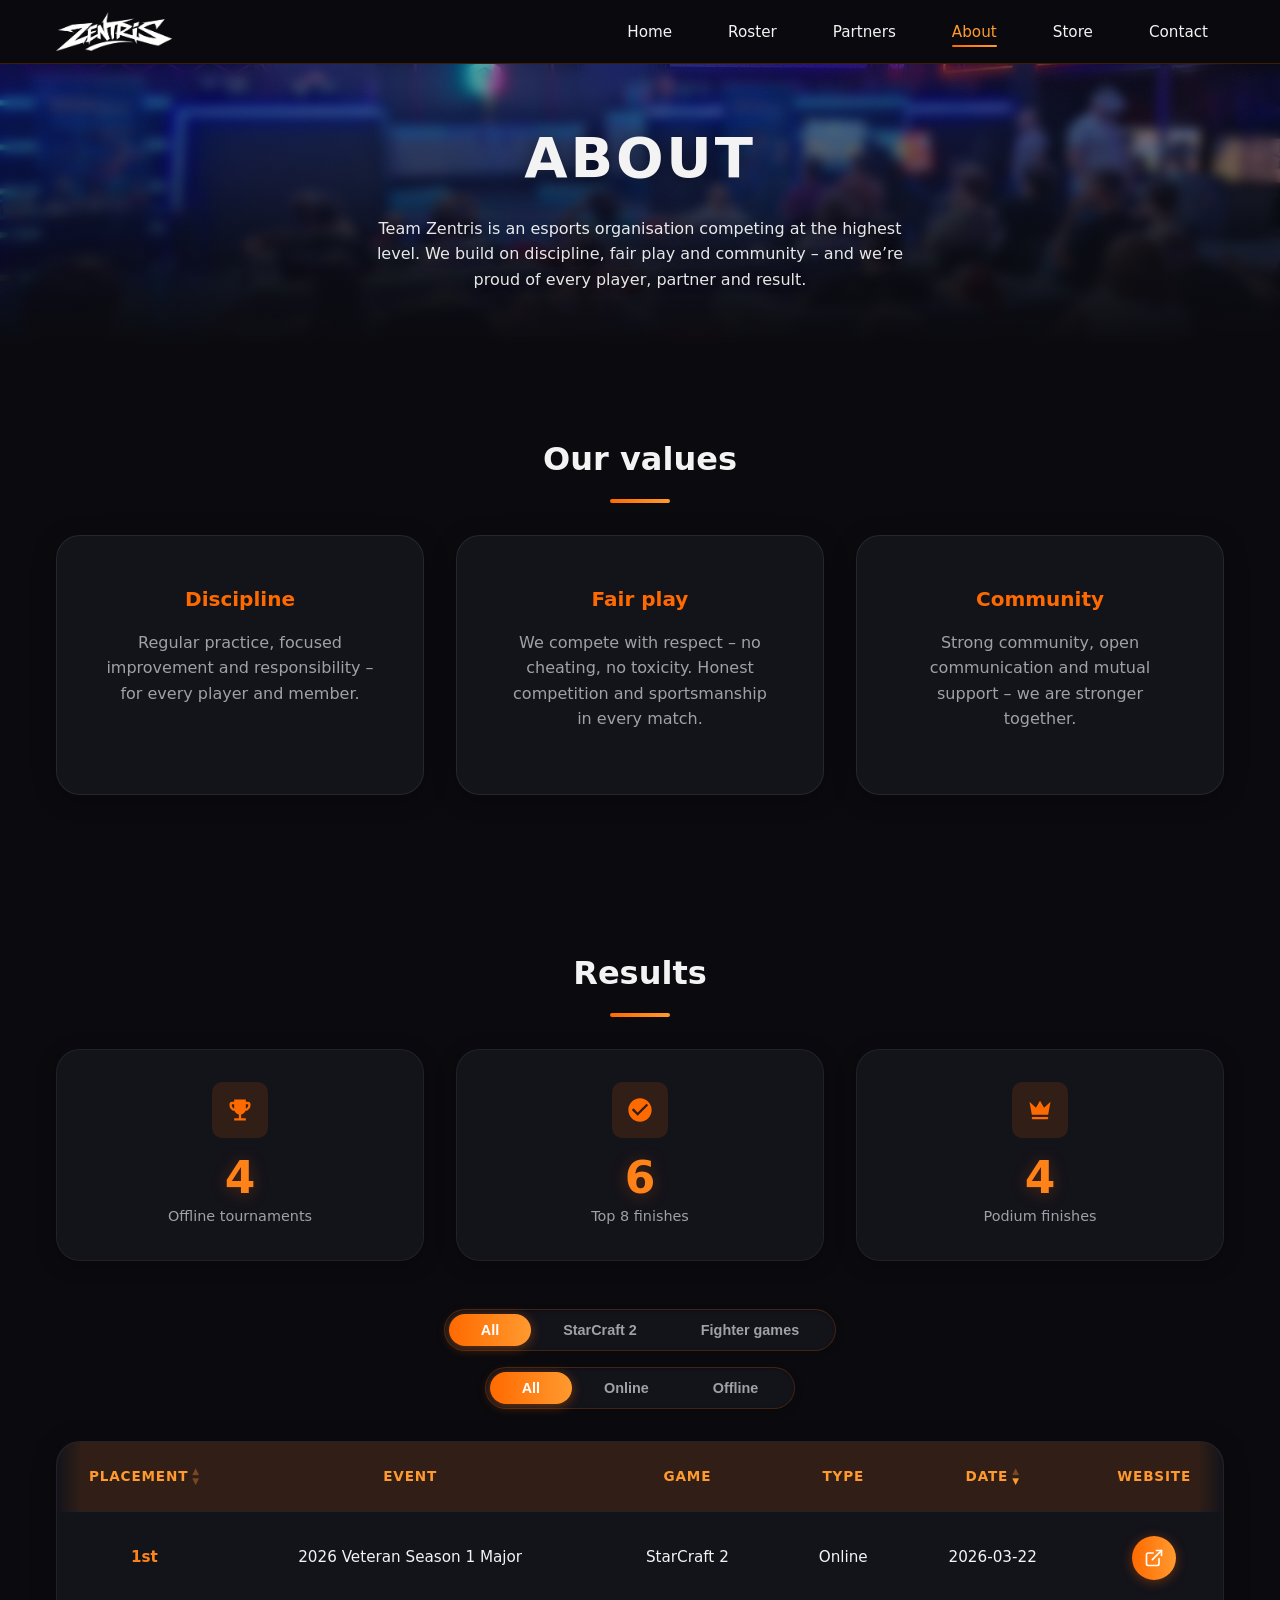
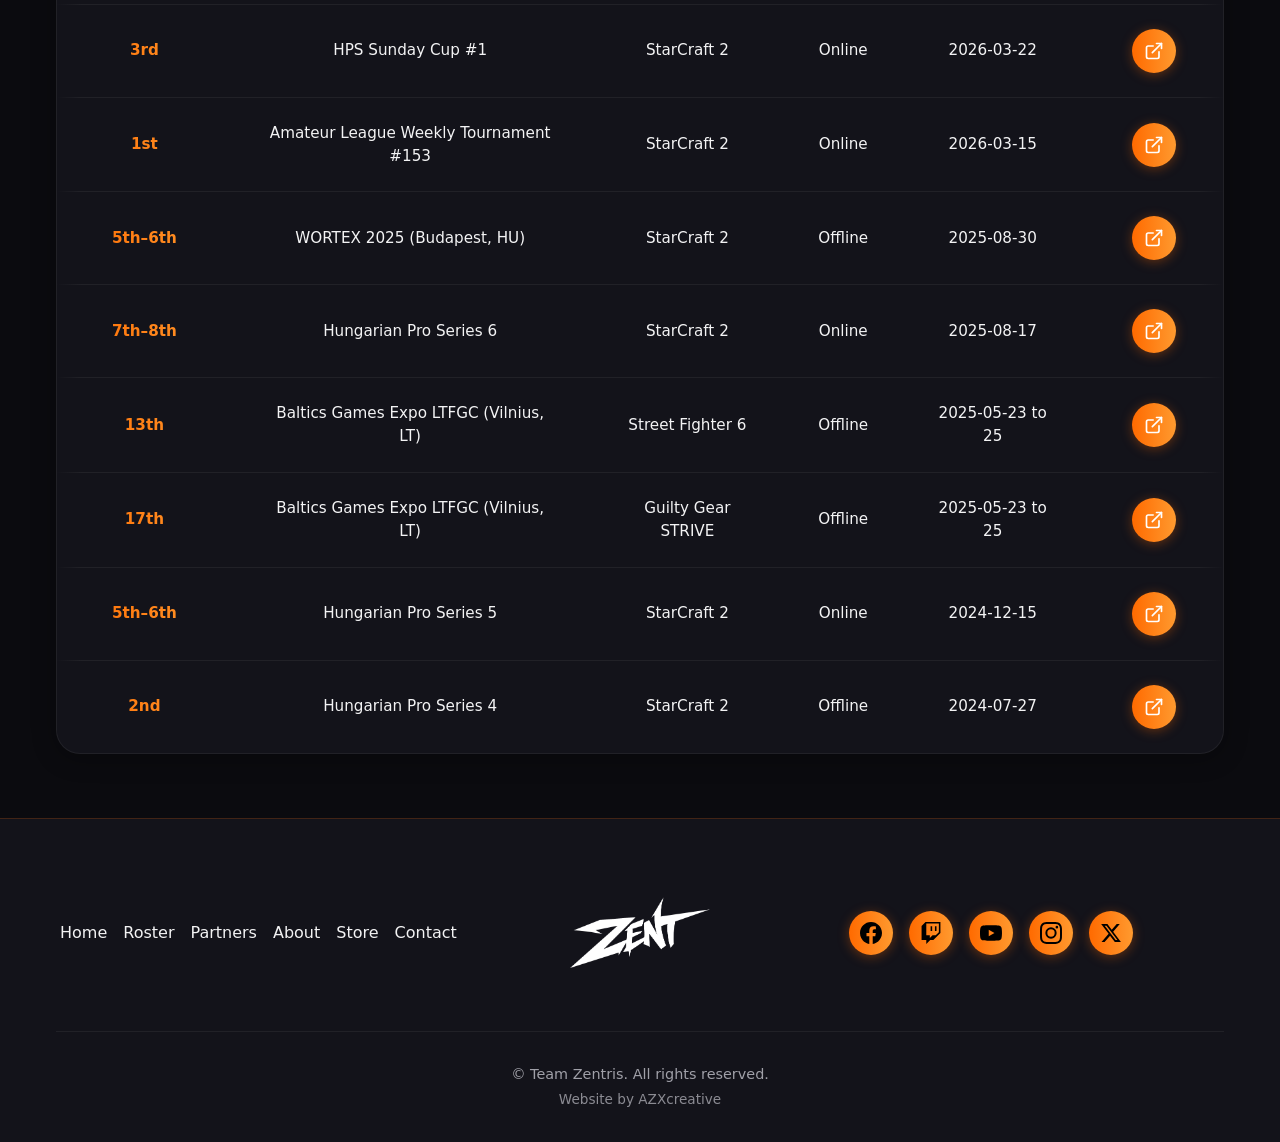
==== commit ca2502b3: "Add files via upload" ====
--- a/about.html
+++ b/about.html
@@ -6,7 +6,7 @@
   <title>About | Team Zentris</title>
   <meta name="description" content="Team Zentris is an esports organisation competing at the highest level. We build on discipline, fair play and community – and we're proud of every player, partner and result.">
   <meta name="theme-color" content="#0b0b0f">
-  <link rel="canonical" href="https://www.teamzentris.org/about.html">
+  <link rel="canonical" href="https://www.teamzentris.org/about">
   <link rel="icon" type="image/png" sizes="32x32" href="assets/img/favicon/favicon-32x32.png">
   <link rel="icon" type="image/png" sizes="16x16" href="assets/img/favicon/favicon-16x16.png">
   <link rel="apple-touch-icon" sizes="48x48" href="assets/img/favicon/favicon-48x48.png">
@@ -14,7 +14,7 @@
   <meta property="og:site_name" content="Team Zentris">
   <meta property="og:title" content="About | Team Zentris">
   <meta property="og:description" content="Team Zentris is an esports organisation competing at the highest level. We build on discipline, fair play and community.">
-  <meta property="og:url" content="https://www.teamzentris.org/about.html">
+  <meta property="og:url" content="https://www.teamzentris.org/about">
   <meta property="og:image" content="https://www.teamzentris.org/assets/teamzentris_banner.jpg">
   <meta property="og:image:alt" content="Team Zentris – esports team">
   <meta property="og:locale" content="en_US">
@@ -23,24 +23,24 @@
   <meta name="twitter:description" content="Team Zentris is an esports organisation competing at the highest level. We build on discipline, fair play and community.">
   <meta name="twitter:image" content="https://www.teamzentris.org/assets/teamzentris_banner.jpg">
   <link rel="stylesheet" href="assets/css/styles.css">
-  <script type="application/ld+json">{"@context":"https://schema.org","@type":"WebPage","name":"About | Team Zentris","description":"Team Zentris is an esports organisation competing at the highest level. We build on discipline, fair play and community.","url":"https://www.teamzentris.org/about.html","publisher":{"@type":"Organization","name":"Team Zentris","url":"https://www.teamzentris.org","logo":{"@type":"ImageObject","url":"https://www.teamzentris.org/assets/img/team_zentris_logo.webp"}}}</script>
-  <script type="application/ld+json">{"@context":"https://schema.org","@type":"BreadcrumbList","itemListElement":[{"@type":"ListItem","position":1,"name":"Home","item":"https://www.teamzentris.org/"},{"@type":"ListItem","position":2,"name":"About","item":"https://www.teamzentris.org/about.html"}]}</script>
+  <script type="application/ld+json">{"@context":"https://schema.org","@type":"WebPage","name":"About | Team Zentris","description":"Team Zentris is an esports organisation competing at the highest level. We build on discipline, fair play and community.","url":"https://www.teamzentris.org/about","publisher":{"@type":"Organization","name":"Team Zentris","url":"https://www.teamzentris.org","logo":{"@type":"ImageObject","url":"https://www.teamzentris.org/assets/img/team_zentris_logo.webp"}}}</script>
+  <script type="application/ld+json">{"@context":"https://schema.org","@type":"BreadcrumbList","itemListElement":[{"@type":"ListItem","position":1,"name":"Home","item":"https://www.teamzentris.org/"},{"@type":"ListItem","position":2,"name":"About","item":"https://www.teamzentris.org/about"}]}</script>
 </head>
 <body>
   <header class="site-header">
     <div class="container">
-      <a href="index.html" class="site-logo" aria-label="Team Zentris – Home">
+      <a href="/" class="site-logo" aria-label="Team Zentris – Home">
         <img src="assets/img/team_zentris_logo.webp" alt="Team Zentris logo" width="160" height="40">
       </a>
       <button type="button" class="menu-toggle" aria-label="Open menu" aria-expanded="false" aria-controls="main-nav">☰</button>
       <nav id="main-nav" class="main-nav" role="navigation">
         <ul>
-          <li><a href="index.html">Home</a></li>
-          <li><a href="roster.html">Roster</a></li>
-          <li><a href="partners.html">Partners</a></li>
+          <li><a href="/">Home</a></li>
+          <li><a href="/roster">Roster</a></li>
+          <li><a href="/partners">Partners</a></li>
           <li><a href="about.html" class="active">About</a></li>
           <li><a href="https://www.letmicro.com/gallery/azx" target="_blank" rel="noopener">Store</a></li>
-          <li><a href="contact.html">Contact</a></li>
+          <li><a href="/contact">Contact</a></li>
         </ul>
       </nav>
     </div>
@@ -77,6 +77,29 @@
     <section class="section results-section" id="results">
       <div class="container">
         <h2 class="section-title">Results</h2>
+        <div class="results-teaser stats-grid" style="margin-bottom: var(--space-2xl);">
+          <div class="stat-card" data-count="4">
+            <div class="icon-wrap">
+              <svg xmlns="http://www.w3.org/2000/svg" viewBox="0 0 24 24" fill="currentColor" aria-hidden="true"><path d="M19 5h-2V3H7v2H5c-1.1 0-2 .9-2 2v1c0 2.55 1.92 4.63 4.39 4.94.63 1.5 1.98 2.63 3.61 2.96V19H7v2h10v-2h-4v-3.1c1.63-.33 2.98-1.46 3.61-2.96C19.08 12.63 21 10.55 21 8V7c0-1.1-.9-2-2-2zM5 8V7h2v3.82C5.84 10.4 5 9.3 5 8zm14 0c0 1.3-.84 2.4-2 2.82V7h2v1z"/></svg>
+            </div>
+            <span class="stat-card-value" aria-hidden="true">4</span>
+            <span class="stat-card-label">Offline tournaments</span>
+          </div>
+          <div class="stat-card" data-count="6">
+            <div class="icon-wrap">
+              <svg xmlns="http://www.w3.org/2000/svg" viewBox="0 0 24 24" fill="currentColor" aria-hidden="true"><path d="M12 2C6.48 2 2 6.48 2 12s4.48 10 10 10 10-4.48 10-10S17.52 2 12 2zm-2 15l-5-5 1.41-1.41L10 14.17l7.59-7.59L19 8l-9 9z"/></svg>
+            </div>
+            <span class="stat-card-value" aria-hidden="true">6</span>
+            <span class="stat-card-label">Top 8 finishes</span>
+          </div>
+          <div class="stat-card" data-count="4">
+            <div class="icon-wrap">
+              <svg xmlns="http://www.w3.org/2000/svg" viewBox="0 0 24 24" fill="currentColor" aria-hidden="true"><path d="M5 16L3 5l5.5 5L12 4l3.5 6L21 5l-2 11H5zm14 3c0 .55-.45 1-1 1H6c-.55 0-1-.45-1-1v-1h14v1z"/></svg>
+            </div>
+            <span class="stat-card-value" aria-hidden="true">4</span>
+            <span class="stat-card-label">Podium finishes</span>
+          </div>
+        </div>
         <div class="results-filters" role="tablist" aria-label="Filter results by game">
           <button type="button" class="results-filter active" data-filter="all">All</button>
           <button type="button" class="results-filter" data-filter="sc2">StarCraft 2</button>
@@ -188,16 +211,16 @@
       <div class="footer-grid">
         <div class="footer-nav">
           <ul>
-            <li><a href="index.html">Home</a></li>
-            <li><a href="roster.html">Roster</a></li>
-            <li><a href="partners.html">Partners</a></li>
+            <li><a href="/">Home</a></li>
+            <li><a href="/roster">Roster</a></li>
+            <li><a href="/partners">Partners</a></li>
             <li><a href="about.html">About</a></li>
             <li><a href="https://www.letmicro.com/gallery/azx" target="_blank" rel="noopener">Store</a></li>
-            <li><a href="contact.html">Contact</a></li>
+            <li><a href="/contact">Contact</a></li>
           </ul>
         </div>
         <div class="footer-logo">
-          <a href="index.html" class="footer-logo-link" aria-label="Team Zentris – Home">
+          <a href="/" class="footer-logo-link" aria-label="Team Zentris – Home">
             <img src="assets/img/zentris_logo_box.webp" alt="Team Zentris" width="120" height="120">
           </a>
         </div>
--- a/assets/css/styles.css
+++ b/assets/css/styles.css
@@ -549,9 +549,15 @@
   padding: 0 var(--space-sm);
   box-sizing: border-box;
 }
-.event-cards-slide .event-card {
+.event-cards-slide .event-card,
+.event-cards-slide .event-card-external {
   width: 100%;
   max-width: 100%;
+}
+.event-cards-slide .event-card-external {
+  display: block;
+  text-decoration: none;
+  color: inherit;
 }
 @media (max-width: 768px) {
   .event-cards-viewport { padding-left: 16px; padding-right: 16px; }
